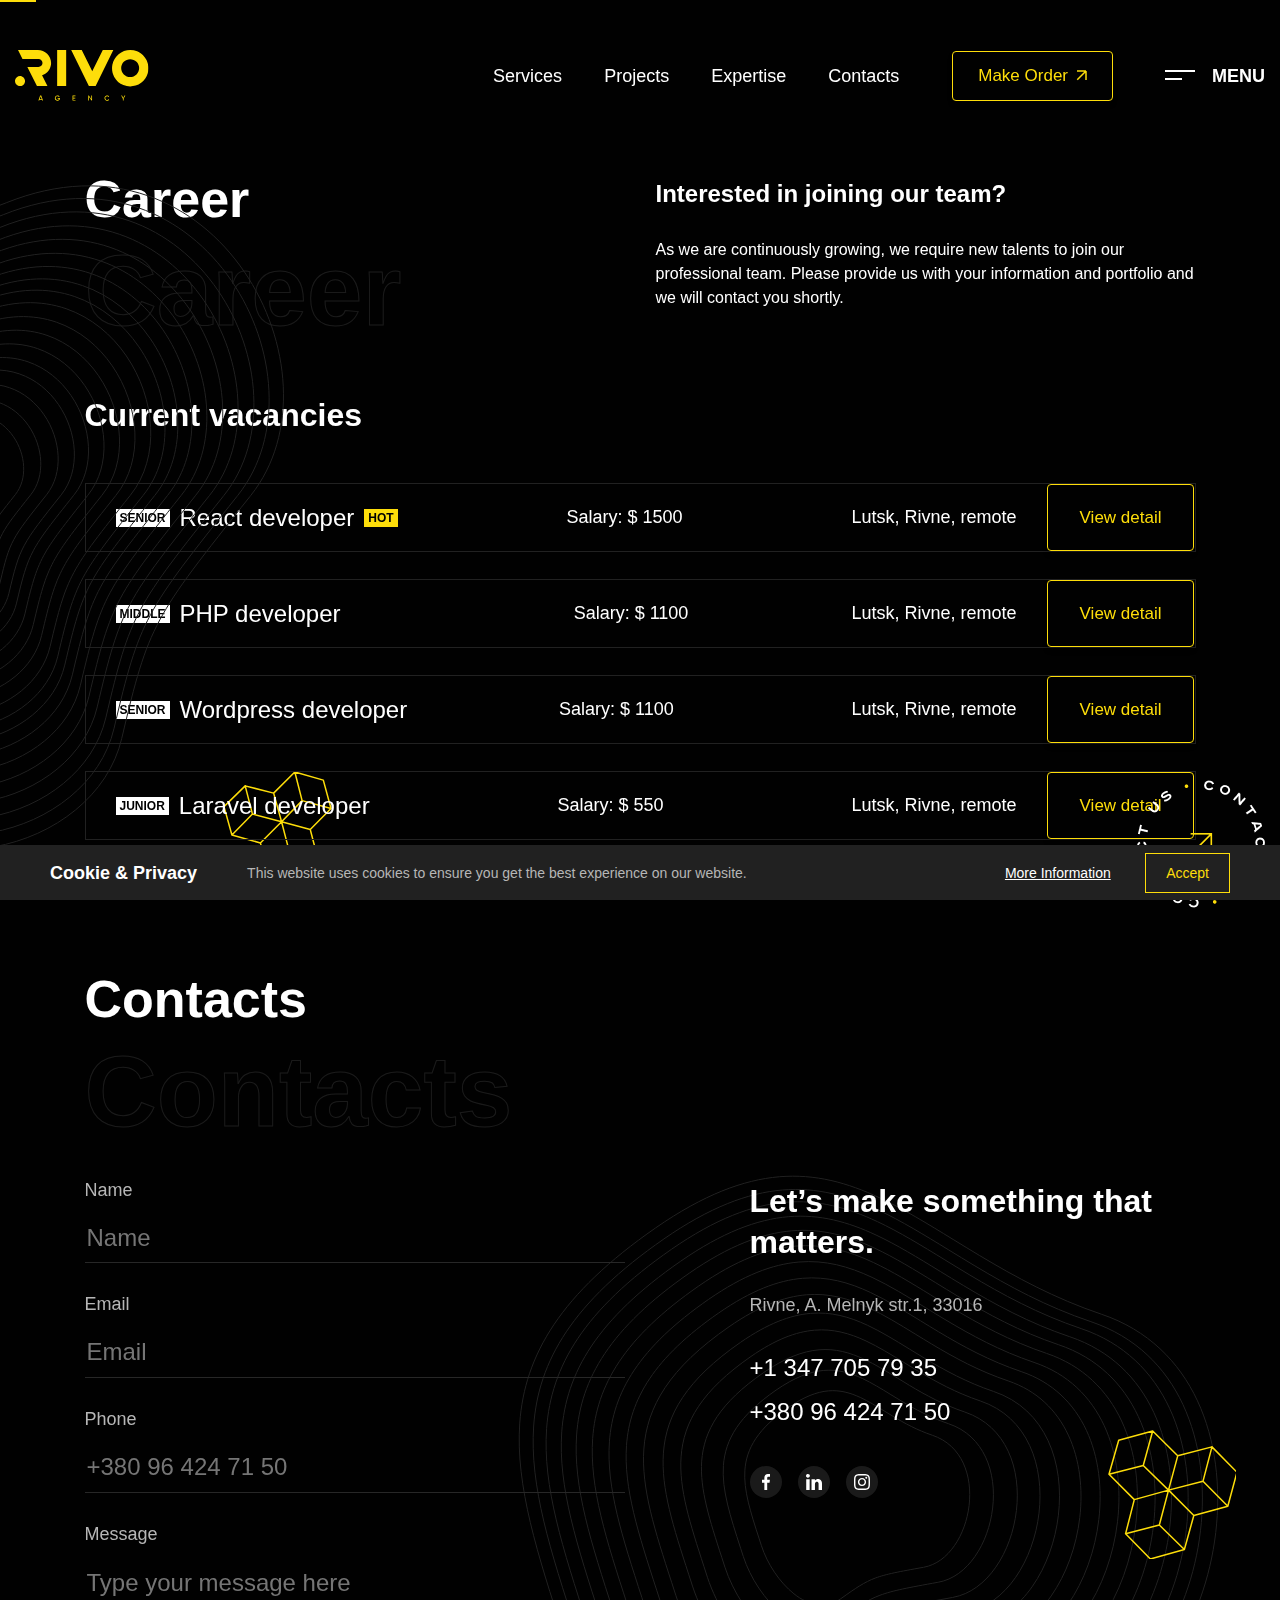
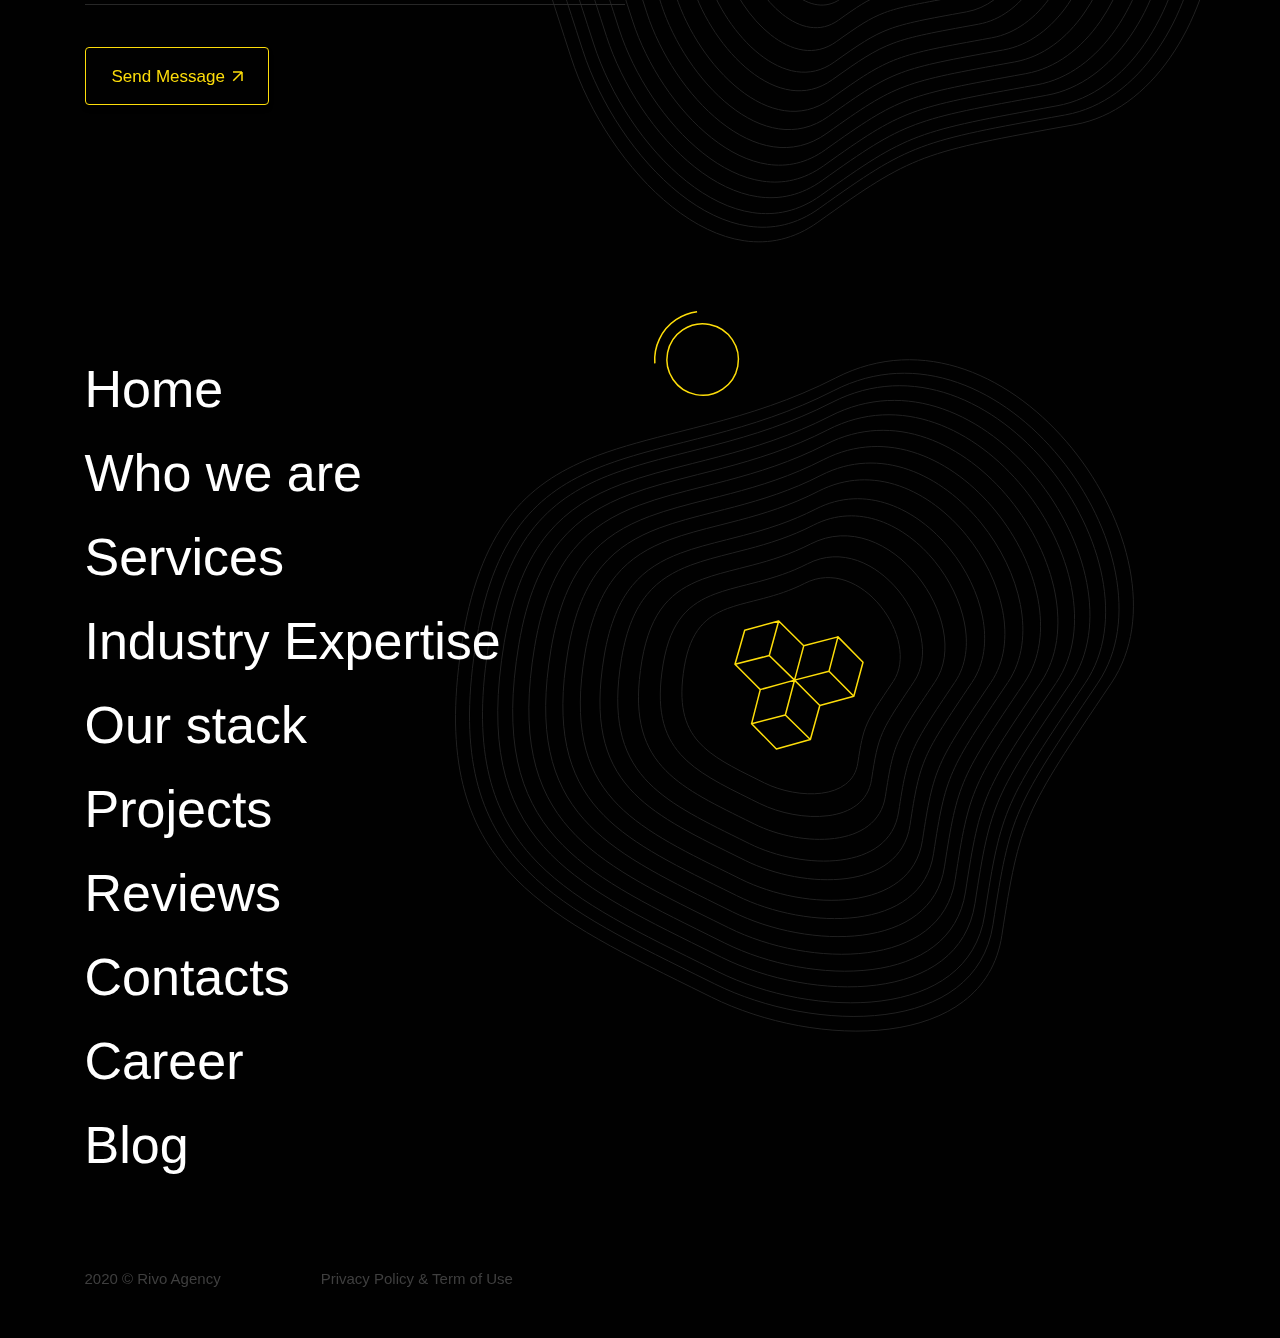
==== career.html @ da786e98 "edits have been made to the error page, a career page has been added" ====
<!DOCTYPE html>
<html lang="en">
<head>
    <meta charset="UTF-8">
    <meta name="viewport" content="width=device-width, initial-scale=1.0">
    <link rel="stylesheet" href="https://maxcdn.bootstrapcdn.com/bootstrap/4.1.0/css/bootstrap.min.css">
    <link rel="stylesheet" href="https://cdn.jsdelivr.net/npm/swiper@11/swiper-bundle.min.css">
    <link rel="stylesheet" href="css/settings.css">
    <link rel="stylesheet" href="css/animate.min.css">
    <link rel="stylesheet" href="css/fonts.css">
    <link rel="stylesheet" href="css/normalize.css">
    <link rel="stylesheet" href="css/style.css">
    <title>Rivo</title>
</head>
<body class="menu-closed">

    <div class="progress-bar" id="progressBar"></div>
    <header class="header error__header">
    
        <div class="container-fluid header__container">
            <a href="index.html" class="header__logo">
                <img src="img/header/logo.svg" alt="Logo">
            </a>
    
            <nav class="scrollto">
                <ul class="nav header__list">
                    <li class="nav-item error__item">
                        <a href="error.html" class="nav-link">Services</a>
                    </li>
                    <li class="nav-item error__item">
                        <a href="error.html" class="nav-link">Projects</a>
                    </li>
                    <li class="nav-item error__item">
                        <a href="error.html" class="nav-link dropdown-toggle error-link">Expertise</a>
                    </li>
                    <li class="nav-item error__item">
                        <a href="error.html" class="nav-link">Contacts</a>
                    </li>
                </ul>
                <button class="btn header__btn">Make Order</button>
    
                <input type="checkbox" id="side-checkbox">
                <div class="side-panel">
                    <div class="container">
                        <div class="burger-content">
                            <div class="burger-content__left">
                                <nav class="burger-nav">
                                    <ul class="burger-list list-reset">
                                        <li class="burger-item">
                                            <a href="index.html" class="burger-link">
                                                Home
                                            </a>
                                        </li>
                                        <li class="burger-item">
                                            <a href="error.html" class="burger-link">
                                                Who we are
                                            </a>
                                        </li>
                                        <li class="burger-item">
                                            <div class="acor-container">
                                                <input type="checkbox" name="chacor" id="chacor1" checked="checked">
                                                <label class="burger-link" for="chacor1">Services</label>
                                                <div class="acor-body">
                                                    <a href="error.html" class="burger__link-sub">Web Development</a>
                                                    <a href="error.html" class="burger__link-sub">Mob Development</a>
                                                    <a href="error.html" class="burger__link-sub">Custom Software</a>
                                                </div>
                                            </div>
                                        </li>
                                        <li class="burger-item">
                                            <div class="acor-container">
                                                <input type="checkbox" name="chacor" id="chacor2" checked="checked">
                                                <label class="burger-link" for="chacor2">Industry Expertise</label>
                                                <div class="acor-body">
                                                    <a href="error.html" class="burger__link-sub">Healthcare & Fitness</a>
                                                    <a href="error.html" class="burger__link-sub">Retail & Ecommerce</a>
                                                    <a href="error.html" class="burger__link-sub">Real Estate</a>
                                                    <a href="error.html" class="burger__link-sub">Custom CRM</a>
                                                    <a href="error.html" class="burger__link-sub">Education & E-Learning</a>
                                                    <a href="error.html" class="burger__link-sub">Food & Restaurant</a>
                                                    <a href="error.html" class="burger__link-sub">Retail & E-Commerce</a>
                                                    <a href="error.html" class="burger__link-sub">Logistic & Distribution</a>
                                                </div>
                                            </div>
                                        </li>
                                        <li class="burger-item">
                                            <a href="error.html" class="burger-link">
                                                Our Stack
                                            </a>
                                        </li>
                                        <li class="burger-item">
                                            <a href="error.html" class="burger-link">
                                                Projects
                                            </a>
                                        </li>
                                        <li class="burger-item">
                                            <a href="error.html" class="burger-link">
                                                Reviews
                                            </a>
                                        </li>
                                        <li class="burger-item">
                                            <a href="error.html" class="burger-link">
                                                Contacts
                                            </a>
                                        </li>
                                        <li class="burger-item">
                                            <a href="career.html" class="burger-link">
                                                Career
                                            </a>
                                        </li>
                                        <li class="burger-item">
                                            <a href="error.html" class="burger-link">
                                                Blog
                                            </a>
                                        </li>
                                    </ul>
                                </nav>
    
                                <div class="footer__block-copy burger__block-copy">
                                    <small>2020 © Rivo Agency</small>
                                    <a href="error.html" class="footer__link-privacy">Privacy Policy & Term of Use</a>
                                </div>
    
                            </div>
    
                            <div class="burger-content__right">
                                <div class="contacts__block-info burger__block-info">
                                    <h4 class="contacts__info">Let’s make something that matters.</h4>
                                    <address class="contacts__address">Rivne, A. Melnyk str.1, 33016</address>
                                    <a href="tel:+13477057935" class="contacts__phone">+1 347 705 79 35</a>
                                    <a href="tel:+380964247150" class="contacts__phone">+380 96 424 71 50</a>
                                    <div class="contacts__info-social">
                                        <a href="#" class="contacts__link">
                                            <svg class="contacts__svg" width="8" height="16" viewBox="0 0 8 16" fill="none"
                                                xmlns="http://www.w3.org/2000/svg">
                                                <path
                                                    d="M5.19264 15.9999V8.70155H7.55129L7.90441 5.85726H5.19264V4.04126C5.19264 3.21779 5.41283 2.65655 6.54986 2.65655L8 2.65585V0.111955C7.74909 0.0774178 6.88833 0 5.88691 0C3.79614 0 2.36475 1.32545 2.36475 3.75971V5.85733H0V8.70163H2.36467V16L5.19264 15.9999Z" />
                                            </svg>
                                        </a>
                                        <a href="#" class="contacts__link">
                                            <svg class="contacts__svg" width="16" height="16" viewBox="0 0 16 16"
                                                fill="none" xmlns="http://www.w3.org/2000/svg">
                                                <path
                                                    d="M15.744 15.9942C14.7665 15.9699 13.8123 15.9699 12.8348 15.9942C12.6253 15.9942 12.5788 15.9455 12.5788 15.7264C12.5788 13.9251 12.5788 12.0994 12.5788 10.298C12.5788 9.88418 12.5555 9.47035 12.4392 9.08086C12.0901 7.81504 10.6936 7.35252 9.69289 8.20452C9.1576 8.64269 8.94814 9.25126 8.94814 9.98155C8.94814 11.6855 8.94814 13.3895 8.94814 15.0935C8.94814 15.3126 8.92486 15.5317 8.94814 15.7751C8.97141 15.9699 8.87832 16.0186 8.7154 15.9942C7.71464 15.9942 6.73716 15.9942 5.7364 15.9942C5.55021 15.9942 5.50366 15.9455 5.50366 15.7508C5.52694 14.2172 5.52694 12.6836 5.52694 11.1257C5.52694 9.22692 5.52694 7.32818 5.50366 5.45379C5.50366 5.2347 5.55021 5.18602 5.7364 5.18602C6.73716 5.18602 7.71464 5.18602 8.7154 5.18602C8.90159 5.18602 8.94814 5.2347 8.94814 5.42944C8.94814 5.81893 8.94814 6.20841 8.94814 6.67093C9.01796 6.5979 9.04123 6.57356 9.0645 6.54921C9.97217 5.16167 11.2522 4.77219 12.765 5.01562C14.5105 5.30773 15.6276 6.57356 15.9069 8.52098C15.9767 8.98349 16 9.446 16 9.90852C16 11.8559 16 13.779 16 15.7264C16 15.9212 15.9535 15.9942 15.744 15.9942Z" />
                                                <path
                                                    d="M3.64178 10.5899C3.64178 12.2939 3.64178 13.9979 3.64178 15.7019C3.64178 15.921 3.59523 15.994 3.38577 15.994C2.40828 15.9697 1.4308 15.994 0.45331 15.994C0.267122 15.994 0.220575 15.9454 0.220575 15.7506C0.220575 12.3183 0.220575 8.8616 0.220575 5.42927C0.220575 5.25887 0.267122 5.18584 0.45331 5.18584C1.45407 5.18584 2.45483 5.18584 3.45559 5.18584C3.66505 5.18584 3.68832 5.25887 3.68832 5.45361C3.64178 7.15761 3.64178 8.8616 3.64178 10.5899Z" />
                                                <path
                                                    d="M3.80469 2.36222C3.57196 3.33593 2.61775 3.89581 1.52389 3.70107C0.36022 3.50633 -0.291437 2.31353 0.127485 1.14508C0.406767 0.414792 1.0817 -0.0233788 1.94282 0.000964028C3.24613 -0.0233788 4.10725 1.07205 3.80469 2.36222Z" />
                                            </svg>
                                        </a>
                                        <a href="#" class="contacts__link">
                                            <svg class="contacts__svg" width="16" height="16" viewBox="0 0 16 16"
                                                fill="none" xmlns="http://www.w3.org/2000/svg">
                                                <path
                                                    d="M5.33397 8C5.33397 6.5273 6.52756 5.33312 8.00032 5.33312C9.47308 5.33312 10.6673 6.5273 10.6673 8C10.6673 9.4727 9.47308 10.6669 8.00032 10.6669C6.52756 10.6669 5.33397 9.4727 5.33397 8ZM3.89225 8C3.89225 10.2688 5.73143 12.1079 8.00032 12.1079C10.2692 12.1079 12.1084 10.2688 12.1084 8C12.1084 5.7312 10.2692 3.8921 8.00032 3.8921C5.73143 3.8921 3.89225 5.7312 3.89225 8ZM11.311 3.72922C11.3109 3.91909 11.3671 4.10471 11.4726 4.26263C11.578 4.42054 11.7279 4.54365 11.9033 4.61638C12.0787 4.68911 12.2717 4.7082 12.4579 4.67123C12.6442 4.63426 12.8153 4.5429 12.9496 4.40869C13.0839 4.27449 13.1754 4.10347 13.2125 3.91726C13.2497 3.73106 13.2307 3.53802 13.1581 3.36258C13.0855 3.18713 12.9625 3.03715 12.8047 2.9316C12.6469 2.82605 12.4613 2.76968 12.2714 2.7696H12.271C12.0165 2.76972 11.7724 2.87085 11.5924 3.05077C11.4124 3.2307 11.3112 3.47471 11.311 3.72922ZM4.76819 14.5118C3.98819 14.4763 3.56424 14.3464 3.2825 14.2366C2.90898 14.0912 2.64247 13.918 2.36227 13.6382C2.08207 13.3584 1.90862 13.0922 1.76385 12.7187C1.65402 12.4371 1.52409 12.013 1.48864 11.233C1.44985 10.3898 1.44211 10.1364 1.44211 8.00006C1.44211 5.86368 1.45049 5.61107 1.48864 4.7671C1.52416 3.98714 1.65504 3.5639 1.76385 3.28147C1.90926 2.90797 2.08245 2.64147 2.36227 2.36128C2.64209 2.08109 2.90834 1.90765 3.2825 1.76288C3.56411 1.65306 3.98819 1.52314 4.76819 1.48768C5.61149 1.4489 5.86481 1.44115 8.00032 1.44115C10.1358 1.44115 10.3894 1.44954 11.2334 1.48768C12.0134 1.5232 12.4367 1.65408 12.7191 1.76288C13.0926 1.90765 13.3591 2.08147 13.6393 2.36128C13.9195 2.64109 14.0923 2.90797 14.2378 3.28147C14.3476 3.56307 14.4775 3.98714 14.513 4.7671C14.5518 5.61107 14.5595 5.86368 14.5595 8.00006C14.5595 10.1364 14.5518 10.3891 14.513 11.233C14.4774 12.013 14.3469 12.4369 14.2378 12.7187C14.0923 13.0922 13.9192 13.3587 13.6393 13.6382C13.3595 13.9178 13.0926 14.0912 12.7191 14.2366C12.4375 14.3464 12.0134 14.4764 11.2334 14.5118C10.3901 14.5506 10.1368 14.5583 8.00032 14.5583C5.86385 14.5583 5.61123 14.5506 4.76819 14.5118ZM4.70195 0.048448C3.85027 0.087232 3.26829 0.222272 2.76005 0.420032C2.23369 0.624256 1.7881 0.89824 1.34284 1.34278C0.897572 1.78733 0.624281 2.2336 0.420049 2.75994C0.222281 3.26848 0.0872355 3.85011 0.0484499 4.70176C0.00902436 5.55475 0 5.82746 0 8C0 10.1725 0.00902436 10.4452 0.0484499 11.2982C0.0872355 12.15 0.222281 12.7315 0.420049 13.2401C0.624281 13.7661 0.897636 14.2129 1.34284 14.6572C1.78804 15.1016 2.23369 15.3752 2.76005 15.58C3.26925 15.7777 3.85027 15.9128 4.70195 15.9516C5.55542 15.9903 5.82769 16 8.00032 16C10.173 16 10.4457 15.991 11.2987 15.9516C12.1504 15.9128 12.732 15.7777 13.2406 15.58C13.7666 15.3752 14.2125 15.1018 14.6578 14.6572C15.1031 14.2127 15.3758 13.7661 15.5806 13.2401C15.7784 12.7315 15.914 12.1499 15.9522 11.2982C15.991 10.4446 16 10.1725 16 8C16 5.82746 15.991 5.55475 15.9522 4.70176C15.9134 3.85005 15.7784 3.26816 15.5806 2.75994C15.3758 2.23392 15.1024 1.78803 14.6578 1.34278C14.2132 0.897536 13.7666 0.624256 13.2412 0.420032C12.732 0.222272 12.1504 0.086592 11.2993 0.048448C10.4463 0.009664 10.1736 0 8.00096 0C5.82833 0 5.55542 0.009024 4.70195 0.048448Z" />
                                            </svg>
                                        </a>
                                        <a href="#" class="contacts__link">
                                            <svg class="contacts__svg" width="20" height="15" viewBox="0 0 20 15"
                                                fill="none" xmlns="http://www.w3.org/2000/svg">
                                                <path
                                                    d="M17.5851 3.74396C17.5851 3.91304 17.5851 4.08213 17.5851 4.22705C17.5851 9.22705 13.6558 15 6.49346 15C4.2801 15 2.24084 14.372 0.5 13.3092C0.798429 13.3333 1.12173 13.3575 1.42016 13.3575C3.2356 13.3575 4.9267 12.7536 6.26963 11.7391C4.55366 11.715 3.11126 10.6039 2.63874 9.10628C2.88743 9.15459 3.11126 9.17874 3.38482 9.17874C3.73298 9.17874 4.08115 9.13043 4.40445 9.03382C2.61387 8.69565 1.27094 7.17391 1.27094 5.33816C1.27094 5.31401 1.27094 5.31401 1.27094 5.28986C1.79319 5.57971 2.39005 5.74879 3.03665 5.77295C1.99215 5.09662 1.29581 3.9372 1.29581 2.6087C1.29581 1.90821 1.49476 1.25604 1.81806 0.700483C3.73298 2.99517 6.6178 4.49275 9.85079 4.66184C9.77618 4.39614 9.75131 4.08213 9.75131 3.79227C9.75131 1.69082 11.4921 0 13.6558 0C14.7749 0 15.7945 0.458937 16.4908 1.18357C17.3861 1.01449 18.2068 0.700483 18.9777 0.2657C18.6793 1.15942 18.0576 1.88406 17.2618 2.36715C18.0576 2.27053 18.8037 2.07729 19.5 1.76329C19.0026 2.53623 18.356 3.21256 17.5851 3.74396Z" />
                                            </svg>
                                        </a>
                                    </div>
                                </div>
                            </div>
    
                        </div>
    
                    </div>
                    <a href="#" class="hero__link burger__link-contacts">
                        <img src="img/hero/link-contacts.png" alt="Contacts">
                    </a>
                </div>
                <div class="side-button-1-wr">
                    <label class="side-button-1" for="side-checkbox">
                        <span class="side__line"></span>
                        <span class="side-b side-open">Menu</span>
                        <span class="side-b side-close">Close</span>
                    </label>
                </div>
            </nav>
    
        </div>
    
    </header>
    <main>
        <section class="career">
            <div class="container">
                <div class="career__content">
                    <div class="career__content-top">
                        <div class="title__block career__title-block">
                            <h4 class="title">Career</h4>
                            <h2 class="title-big">Career</h2>
                        </div>
                        <div class="career__block-info">
                            <h4 class="career__title">Interested in joining our team?</h4>
                            <p class="career__descr">As we are continuously growing, we require new talents to join our professional team. Please provide us with your
                            information and portfolio and we will contact you shortly.</p>
                        </div>
                    </div>
                    <div class="career__content-body">
                        <h4 class="career__vacancies">Current vacancies</h4>
                        <ul class="career__list list-reset">
                            <li class="career__item">
                                <div class="career__item-left">
                                    <span class="career__vacancies-position">Senior</span>
                                    <h5 class="career__vacancies-name">React developer</h5>
                                    <span class="career__vacancies-hot">Hot</span>
                                </div>
                                    <span class="career__vacancies-salary">Salary: $ 1500</span>
                                <div class="career__item-right">
                                    <span class="career__vacancies-city">Lutsk, Rivne, remote</span>
                                    <a href="error.html" class="btn btn-reset career__link">View detail</a>
                                </div>
                            </li>
                            <li class="career__item">
                                <div class="career__item-left">
                                    <span class="career__vacancies-position">Middle</span>
                                    <h5 class="career__vacancies-name">PHP developer</h5>
                                </div>
                                <span class="career__vacancies-salary career__vacancies-salary--php">Salary: $ 1100</span>
                                <div class="career__item-right">
                                    <span class="career__vacancies-city">Lutsk, Rivne, remote</span>
                                    <a href="error.html" class="btn btn-reset career__link">View detail</a>
                                </div>
                            </li>
                            <li class="career__item">
                                <div class="career__item-left">
                                    <span class="career__vacancies-position">Senior</span>
                                    <h5 class="career__vacancies-name">Wordpress developer</h5>
                                </div>
                                <span class="career__vacancies-salary career__vacancies-salary--word">Salary: $ 1100</span>
                                <div class="career__item-right">
                                    <span class="career__vacancies-city">Lutsk, Rivne, remote</span>
                                    <a href="error.html" class="btn btn-reset career__link">View detail</a>
                                </div>
                            </li>
                            <li class="career__item">
                                <div class="career__item-left">
                                    <span class="career__vacancies-position">Junior</span>
                                    <h5 class="career__vacancies-name">Laravel developer</h5>
                                </div>
                                <span class="career__vacancies-salary">Salary: $ 550</span>
                                <div class="career__item-right">
                                    <span class="career__vacancies-city">Lutsk, Rivne, remote</span>
                                    <a href="error.html" class="btn btn-reset career__link">View detail</a>
                                </div>
                            </li>
                        </ul>
                    </div>
                </div>
            </div>
            <div class="container-fluid career__container">
                <a href="error.html" class="hero__link career__link-contacts">
                    <img src="img/hero/link-contacts.png" alt="Contacts">
                </a>
            </div>
        </section>
        <section class="contacts career__contacts" id="contacts">
            <div class="container">
                <div class="contacts__title-block">
                    <h4 class="title">Contacts</h4>
                    <h2 class="title-big">Contacts</h2>
                </div>
        
                <div class="contacts__content">
                    <div class="contacts__block-form contacts__block-form__career">
                        <form action="#" id="form" class="contacts__form">
                            <div class="form__item">
                                <label for="formName" class="form__label">Name</label>
                                <input class="form__input _req" id="formName" type="text" placeholder="Name"
                                    oninvalid="this.setCustomValidity(' ')">
                            </div>
                            <div class="form__item">
                                <label for="formEmail" class="form__label">Email</label>
                                <input class="form__input _req _email" id="formEmail" type="email" placeholder="Email"
                                    oninvalid="this.setCustomValidity(' ')">
                            </div>
                            <div class="form__item">
                                <label for="formPhone" class="form__label">Phone</label>
                                <input class="form__input _req _phone" id="formPhone" type="tel" placeholder="+380 96 424 71 50"
                                    oninvalid="this.setCustomValidity(' ')">
                            </div>
                            <div class="form__item form__item-text form__item-career">
                                <label for="formMessage" class="form__label">Message</label>
                                <textarea class="form__input form__input-text" name="Message" id="formMessage"
                                    placeholder="Type your message here"></textarea>
                            </div>
                            <button class="form__button btn btn-reset" type="submit">Send Message</button>
                        </form>
                    </div>
        
                    <div class="contacts__block-info contacts__block-info__career">
                        <h4 class="contacts__info">Let’s make something that matters.</h4>
                        <address class="contacts__address">Rivne, A. Melnyk str.1, 33016</address>
                        <a href="tel:+13477057935" class="contacts__phone">+1 347 705 79 35</a>
                        <a href="tel:+380964247150" class="contacts__phone">+380 96 424 71 50</a>
                        <div class="contacts__info-social">
                            <a href="facebook.com" class="contacts__link">
                                <svg class="contacts__svg" width="8" height="16" viewBox="0 0 8 16" fill="none"
                                    xmlns="http://www.w3.org/2000/svg">
                                    <path
                                        d="M5.19264 15.9999V8.70155H7.55129L7.90441 5.85726H5.19264V4.04126C5.19264 3.21779 5.41283 2.65655 6.54986 2.65655L8 2.65585V0.111955C7.74909 0.0774178 6.88833 0 5.88691 0C3.79614 0 2.36475 1.32545 2.36475 3.75971V5.85733H0V8.70163H2.36467V16L5.19264 15.9999Z" />
                                </svg>
                            </a>
                            <a href="linkedin.com" class="contacts__link">
                                <svg class="contacts__svg" width="16" height="16" viewBox="0 0 16 16" fill="none"
                                    xmlns="http://www.w3.org/2000/svg">
                                    <path
                                        d="M15.744 15.9942C14.7665 15.9699 13.8123 15.9699 12.8348 15.9942C12.6253 15.9942 12.5788 15.9455 12.5788 15.7264C12.5788 13.9251 12.5788 12.0994 12.5788 10.298C12.5788 9.88418 12.5555 9.47035 12.4392 9.08086C12.0901 7.81504 10.6936 7.35252 9.69289 8.20452C9.1576 8.64269 8.94814 9.25126 8.94814 9.98155C8.94814 11.6855 8.94814 13.3895 8.94814 15.0935C8.94814 15.3126 8.92486 15.5317 8.94814 15.7751C8.97141 15.9699 8.87832 16.0186 8.7154 15.9942C7.71464 15.9942 6.73716 15.9942 5.7364 15.9942C5.55021 15.9942 5.50366 15.9455 5.50366 15.7508C5.52694 14.2172 5.52694 12.6836 5.52694 11.1257C5.52694 9.22692 5.52694 7.32818 5.50366 5.45379C5.50366 5.2347 5.55021 5.18602 5.7364 5.18602C6.73716 5.18602 7.71464 5.18602 8.7154 5.18602C8.90159 5.18602 8.94814 5.2347 8.94814 5.42944C8.94814 5.81893 8.94814 6.20841 8.94814 6.67093C9.01796 6.5979 9.04123 6.57356 9.0645 6.54921C9.97217 5.16167 11.2522 4.77219 12.765 5.01562C14.5105 5.30773 15.6276 6.57356 15.9069 8.52098C15.9767 8.98349 16 9.446 16 9.90852C16 11.8559 16 13.779 16 15.7264C16 15.9212 15.9535 15.9942 15.744 15.9942Z" />
                                    <path
                                        d="M3.64178 10.5899C3.64178 12.2939 3.64178 13.9979 3.64178 15.7019C3.64178 15.921 3.59523 15.994 3.38577 15.994C2.40828 15.9697 1.4308 15.994 0.45331 15.994C0.267122 15.994 0.220575 15.9454 0.220575 15.7506C0.220575 12.3183 0.220575 8.8616 0.220575 5.42927C0.220575 5.25887 0.267122 5.18584 0.45331 5.18584C1.45407 5.18584 2.45483 5.18584 3.45559 5.18584C3.66505 5.18584 3.68832 5.25887 3.68832 5.45361C3.64178 7.15761 3.64178 8.8616 3.64178 10.5899Z" />
                                    <path
                                        d="M3.80469 2.36222C3.57196 3.33593 2.61775 3.89581 1.52389 3.70107C0.36022 3.50633 -0.291437 2.31353 0.127485 1.14508C0.406767 0.414792 1.0817 -0.0233788 1.94282 0.000964028C3.24613 -0.0233788 4.10725 1.07205 3.80469 2.36222Z" />
                                </svg>
                            </a>
                            <a href="instagram.com" class="contacts__link">
                                <svg class="contacts__svg" width="16" height="16" viewBox="0 0 16 16" fill="none"
                                    xmlns="http://www.w3.org/2000/svg">
                                    <path
                                        d="M5.33397 8C5.33397 6.5273 6.52756 5.33312 8.00032 5.33312C9.47308 5.33312 10.6673 6.5273 10.6673 8C10.6673 9.4727 9.47308 10.6669 8.00032 10.6669C6.52756 10.6669 5.33397 9.4727 5.33397 8ZM3.89225 8C3.89225 10.2688 5.73143 12.1079 8.00032 12.1079C10.2692 12.1079 12.1084 10.2688 12.1084 8C12.1084 5.7312 10.2692 3.8921 8.00032 3.8921C5.73143 3.8921 3.89225 5.7312 3.89225 8ZM11.311 3.72922C11.3109 3.91909 11.3671 4.10471 11.4726 4.26263C11.578 4.42054 11.7279 4.54365 11.9033 4.61638C12.0787 4.68911 12.2717 4.7082 12.4579 4.67123C12.6442 4.63426 12.8153 4.5429 12.9496 4.40869C13.0839 4.27449 13.1754 4.10347 13.2125 3.91726C13.2497 3.73106 13.2307 3.53802 13.1581 3.36258C13.0855 3.18713 12.9625 3.03715 12.8047 2.9316C12.6469 2.82605 12.4613 2.76968 12.2714 2.7696H12.271C12.0165 2.76972 11.7724 2.87085 11.5924 3.05077C11.4124 3.2307 11.3112 3.47471 11.311 3.72922ZM4.76819 14.5118C3.98819 14.4763 3.56424 14.3464 3.2825 14.2366C2.90898 14.0912 2.64247 13.918 2.36227 13.6382C2.08207 13.3584 1.90862 13.0922 1.76385 12.7187C1.65402 12.4371 1.52409 12.013 1.48864 11.233C1.44985 10.3898 1.44211 10.1364 1.44211 8.00006C1.44211 5.86368 1.45049 5.61107 1.48864 4.7671C1.52416 3.98714 1.65504 3.5639 1.76385 3.28147C1.90926 2.90797 2.08245 2.64147 2.36227 2.36128C2.64209 2.08109 2.90834 1.90765 3.2825 1.76288C3.56411 1.65306 3.98819 1.52314 4.76819 1.48768C5.61149 1.4489 5.86481 1.44115 8.00032 1.44115C10.1358 1.44115 10.3894 1.44954 11.2334 1.48768C12.0134 1.5232 12.4367 1.65408 12.7191 1.76288C13.0926 1.90765 13.3591 2.08147 13.6393 2.36128C13.9195 2.64109 14.0923 2.90797 14.2378 3.28147C14.3476 3.56307 14.4775 3.98714 14.513 4.7671C14.5518 5.61107 14.5595 5.86368 14.5595 8.00006C14.5595 10.1364 14.5518 10.3891 14.513 11.233C14.4774 12.013 14.3469 12.4369 14.2378 12.7187C14.0923 13.0922 13.9192 13.3587 13.6393 13.6382C13.3595 13.9178 13.0926 14.0912 12.7191 14.2366C12.4375 14.3464 12.0134 14.4764 11.2334 14.5118C10.3901 14.5506 10.1368 14.5583 8.00032 14.5583C5.86385 14.5583 5.61123 14.5506 4.76819 14.5118ZM4.70195 0.048448C3.85027 0.087232 3.26829 0.222272 2.76005 0.420032C2.23369 0.624256 1.7881 0.89824 1.34284 1.34278C0.897572 1.78733 0.624281 2.2336 0.420049 2.75994C0.222281 3.26848 0.0872355 3.85011 0.0484499 4.70176C0.00902436 5.55475 0 5.82746 0 8C0 10.1725 0.00902436 10.4452 0.0484499 11.2982C0.0872355 12.15 0.222281 12.7315 0.420049 13.2401C0.624281 13.7661 0.897636 14.2129 1.34284 14.6572C1.78804 15.1016 2.23369 15.3752 2.76005 15.58C3.26925 15.7777 3.85027 15.9128 4.70195 15.9516C5.55542 15.9903 5.82769 16 8.00032 16C10.173 16 10.4457 15.991 11.2987 15.9516C12.1504 15.9128 12.732 15.7777 13.2406 15.58C13.7666 15.3752 14.2125 15.1018 14.6578 14.6572C15.1031 14.2127 15.3758 13.7661 15.5806 13.2401C15.7784 12.7315 15.914 12.1499 15.9522 11.2982C15.991 10.4446 16 10.1725 16 8C16 5.82746 15.991 5.55475 15.9522 4.70176C15.9134 3.85005 15.7784 3.26816 15.5806 2.75994C15.3758 2.23392 15.1024 1.78803 14.6578 1.34278C14.2132 0.897536 13.7666 0.624256 13.2412 0.420032C12.732 0.222272 12.1504 0.086592 11.2993 0.048448C10.4463 0.009664 10.1736 0 8.00096 0C5.82833 0 5.55542 0.009024 4.70195 0.048448Z" />
                                </svg>
                            </a>
                        </div>
                    </div>
                </div>
        
        
            </div>
        </section>
    </main>
    <footer class="footer footer__career" id="footer">
        <div class="container">
            <div class="footer__content footer__content-career">
                <nav>
                    <ul class="footer__list list-reset">
                        <li class="footer__item">
                            <a href="index.html" class="footer__link">Home</a>
                        </li>
                        <li class="footer__item">
                            <a href="error.html" class="footer__link">Who we are</a>
                        </li>
                        <li class="footer__item">
                            <a href="error.html" class="footer__link">Services</a>
                        </li>
                        <li class="footer__item">
                            <a href="error.html" class="footer__link">Industry Expertise</a>
                        </li>
                        <li class="footer__item">
                            <a href="error.html" class="footer__link">Our stack</a>
                        </li>
                        <li class="footer__item">
                            <a href="error.html" class="footer__link">Projects</a>
                        </li>
                        <li class="footer__item">
                            <a href="error.html" class="footer__link">Reviews</a>
                        </li>
                        <li class="footer__item">
                            <a href="error.html" class="footer__link">Contacts</a>
                        </li>
                        <li class="footer__item">
                            <a href="career.html" class="footer__link">Career</a>
                        </li>
                        <li class="footer__item">
                            <a href="error.html" class="footer__link">Blog</a>
                        </li>
                    </ul>
                </nav>
                <div class="footer__block-copy">
                    <small>2020 © Rivo Agency</small>
                    <a href="error.html" class="footer__link-privacy">Privacy Policy & Term of Use</a>
                </div>
            </div>
        </div>
    </footer>
    <div class="cookie_notice">
        <div class="cookie__notice-left">
            <a href="#" class="cookie__privace">Cookie & Privacy</a>
            <p class="cookie__info">This website uses cookies to ensure you get the best experience on our website.</p>
        </div>
        <div>
            <a class="cookie_btn info" href="#politika">More Information</a>
            <a class="cookie_btn accept" id="cookie_close" href="#close">Accept</a>
        </div>
    </div>

    <script src="https://cdn.jsdelivr.net/npm/swiper@11/swiper-bundle.min.js"></script>
    <script src="https://ajax.googleapis.com/ajax/libs/jquery/3.3.1/jquery.min.js"></script>
    <script src="https://cdnjs.cloudflare.com/ajax/libs/popper.js/1.14.0/umd/popper.min.js"></script>
    <script src="https://maxcdn.bootstrapcdn.com/bootstrap/4.1.0/js/bootstrap.min.js"></script>
    <script src="js/script.js"></script>
</body>
</html>
---- css/settings.css ----
html {
    box-sizing: border-box;
}

body {
    font-family: var(--font-family);
    background-color: #010101;
    overflow-x: hidden;
}

body.menu-closed {
    overflow: auto;
}

body.menu-opened {
    overflow: hidden;
}

*,
*::before,
*::after {
    box-sizing: inherit;
}

.page {
    height: 100%;
    font-family: var(--font-family, sans-serif);
    -webkit-text-size-adjust: 100%;
}

.page__body {
    margin: 0;
    min-width: 320px;
    min-height: 100%;
    font-size: 16px;
}

img {
    height: auto;
    max-width: 100%;
    object-fit: cover;
}

a {
    text-decoration: none;
}

.site-container {
    overflow: hidden;
}

.is-hidden {
    display: none !important;
    /* stylelint-disable-line declaration-no-important */
}

.btn-reset {
    border: none;
    padding: 0;
    background-color: transparent;
    cursor: pointer;
}

.list-reset {
    list-style: none;
    margin: 0;
    padding: 0;
}

.input-reset {
    -webkit-appearance: none;
    appearance: none;
    border: none;
    border-radius: 0;
    background-color: #fff;

    &::-webkit-search-decoration,
    &::-webkit-search-cancel-button,
    &::-webkit-search-results-button,
    &::-webkit-search-results-decoration {
        display: none;
    }
}

.visually-hidden {
    position: absolute;
    overflow: hidden;
    margin: -1px;
    border: 0;
    padding: 0;
    width: 1px;
    height: 1px;
    clip: rect(0 0 0 0);
}

.container {
    margin: 0 auto;
    padding: 0 var(--container-offset);
    max-width: var(--container-width);
    z-index: 10;
}

.container-fluid {
    max-width: 1807px;
}

.js-focus-visible :focus:not(.focus-visible) {
    outline: none;
}

.centered {
    text-align: center;
}

.dis-scroll {
    position: fixed;
    left: 0;
    top: 0;
    overflow: hidden;
    width: 100%;
    height: 100vh;
    overscroll-behavior: none;
}

.page--ios .dis-scroll {
    position: relative;
}

:root {
    --font-family: "Gilroy", sans-serif;
    --content-width: 1111px;
    --container-offset: 15px;
    --container-width: calc(var(--content-width) + (var(--container-offset) * 2));

    --yellow: #fddd0a;
    --white: #fff;
    --black: #212121;
    --text-color: #b6b6b6;
    --second-family: "RoadRadio", sans-serif;
    --third-family: "Roboto", sans-serif;
    --font3: "Montserrat", sans-serif;
    --font4: "Exo", sans-serif;
}

.grid {
    display: grid;
}

.btn {
    font-family: var(--second-family);
    font-weight: 400;
    font-size: 17px;

    line-height: 17px;
    color: var(--yellow);
    border: 1px solid var(--yellow);
    box-shadow: 0 4px 4px 0 rgba(0, 0, 0, 0.25);
    cursor: url(../img/cursor.svg), auto;
    background-color: transparent;
}

.btn:not(:disabled):not(.disabled) {
    cursor: url(../img/cursor.svg), auto;
}

.title {
    margin: 0;
    font-family: var(--second-family);
    font-weight: 700;
    font-size: 52px;
    color: var(--white);
}

.title-big {
    margin: 0;
    font-family: var(--second-family);
    font-weight: 700;
    font-size: 100px;
    -webkit-text-stroke: 1px #fff;
    -webkit-text-fill-color: transparent;
    opacity: 0.1;
}
---- css/fonts.css ----
@font-face {
    font-family: 'Gilroy', sans-serif;
    src: url(../fonts/Gilroy-Light.woff2) format(woff2);
    font-weight: 300;
    font-style: normal;
}

@font-face {
    font-family: 'Gilroy', sans-serif;
    src: url(../fonts/Gilroy-Regular.woff2) format(woff2);
    font-weight: 400;
    font-style: normal;
}

@font-face {
    font-family: 'Gilroy', sans-serif;
    src: url(../fonts/Gilroy-MediumItalic.woff2) format(woff2);
    font-weight: 500;
    font-style: italic;
}

@font-face {
    font-family: 'Gilroy', sans-serif;
    src: url(../fonts/Gilroy-Medium.woff2) format(woff2);
    font-weight: 500;
    font-style: normal;
}

@font-face {
    font-family: 'Gilroy', sans-serif;
    src: url(../fonts/Gilroy-SemiBold.woff2) format(woff2);
    font-weight: 600;
    font-style: normal;
}

@font-face {
    font-family: 'Gilroy', sans-serif;
    src: url(../fonts/Gilroy-Bold.woff2) format(woff2);
    font-weight: 700;
    font-style: normal;
}

@font-face {
    font-family: 'RoadRadio', sans-serif;
    src: url(../fonts/RoadRadio-Regular.woff2) format(woff2);
    font-weight: 400;
    font-style: normal;
}

@font-face {
    font-family: 'RoadRadio', sans-serif;
    src: url(../fonts/RoadRadio-Bold.woff2) format(woff2);
    font-weight: 700;
    font-style: normal;
}

@font-face {
    font-family: 'RoadRadio', sans-serif;
    src: url(../fonts/RoadRadio-Black.woff2) format(woff2);
    font-weight: 900;
    font-style: normal;
}

@font-face {
    font-family: 'Exo', sans-serif;
    src: url(../fonts/Exo-SemiBold.woff2) format(woff2);
    font-weight: 600;
    font-style: normal;
}

@font-face {
    font-family: 'Montserrat', sans-serif;
    src: url(../fonts/Montserrat-Bold.woff2) format(woff2);
    font-weight: 700;
    font-style: normal;
}

@font-face {
    font-family: 'Roboto', sans-serif;
    src: url(../fonts/Roboto-Regular.woff2) format(woff2);
    font-weight: 400;
    font-style: normal;
}
---- css/style.css ----
/* ========== Progress-Bar ==========*/

.progress-bar {
    position: fixed;
    top: 0;
    left: 0;
    width: 36px;
    height: 2px;
    background: var(--yellow);
}

/* ========== Header ==========*/

.header {
    position: absolute;
    top: 0;
    left: 0;
    width: 100%;
    padding-top: 38px;
    z-index: 100;
}

.header__container {
    display: flex;
    justify-content: space-between;
    align-items: center;
}

.header__logo {
    z-index: 100;
}

.header__logo:hover {
    cursor: url(../img/cursor.svg), auto;
}

.header__btn {
    position: relative;
    margin-right: 52px;
    padding: 15px 44px 16px 25px;
    background-color: transparent;
}

.header__btn::after {
    content: '';
    position: absolute;
    right: 25px;
    top: 18px;
    width: 11px;
    height: 11px;
    background-image: url(../img/header/make-arrow.svg);
}

/* ========== Navigation ==========*/

nav {
    display: flex;
    align-items: center;
}

.header__list {
    align-items: center;
}

.nav-item:not(:last-child) {
    margin-right: 42px;
}

.nav-item:last-child {
    margin-right: 79px;
}

.nav-link {
    position: relative;
    padding: 0;
    font-weight: 500;
    font-size: 18px;
    color: var(--white);
    transition: color .5s ease-in-out;
}

.nav-link::before {
    content: '';
    position: absolute;
    bottom: 0;
    left: 0;
    width: 100%;
    height: 1px;
    background-color: var(--yellow);
    opacity: 0;
    transition: opacity .5s ease-in-out;
}

.nav-link:hover::before {
    opacity: 1;
}

.nav-link:hover {
    color: var(--yellow);
    cursor: url(../img/cursor.svg), auto;
}

.nav-link__hot {
    position: absolute;
    top: -3px;
    padding: 0px 3px;
    font-weight: 600;
    font-size: 12px;
    color: #000;
    text-transform: uppercase;
    background-color: var(--yellow);
}

/* ========== Dropdown ==========*/

.dropdown-menu {
    min-width: 236px;
    background-color: #010101;
}

.dropdown-item {
    background: none;
}

.dropdown-item:hover {
    background-color: transparent;
}

.dropdown-link {
    position: relative;
    padding-bottom: 8px;
    font-weight: 500;
    font-size: 18px;
    color: var(--white);
    transition: color .5s ease-in-out;
}

.dropdown-link:hover {
    color: var(--yellow);
    cursor: url(../img/cursor.svg), auto;
    text-decoration: none;
}

.dropdown-link::after {
    content: '';
    position: absolute;
    bottom: 0;
    left: 0;
    width: 100%;
    height: 1px;
    background-color: var(--yellow);
    opacity: 0;
    transition: opacity .5s ease-in-out;
}

.dropdown-link:hover::after {
    opacity: 1;
}

.dropdown-toggle::after {
    content: '';
    position: relative;
    top: 4px;
    right: -2px;
    width: 13px;
    height: 8px;
    background-image: url(../img/header/drop-arrow.svg);
    background-repeat: no-repeat;
    border: none;
}

/* ========== Burger ==========*/

/* Оформление панели */
#side-checkbox {
    display: none;
}

.side-panel {
    position: fixed;
    z-index: 99;
    top: 0;
    left: -100%;
    background: #010101;
    transition: all 0.5s;
    width: 100%;
    height: 100%;
    color: #FFF;
    overflow: auto;
}

.burger-content::after {
    content: '';
    position: absolute;
    top: 0;
    right: 0;
    width: 761px;
    height: 777px;
    background-image: url(../img/contacts/contacts-bg.svg);
    background-repeat: no-repeat;
}

.side-title {
    font-size: 20px;
    padding-bottom: 10px;
    margin-bottom: 20px;
    border-bottom: 2px solid #BFE2FF;
}

.side__line {
    position: relative;
    padding-right: 47px;
    height: 100%;
    cursor: pointer;
}

.side__line:hover {
    cursor: url(../img/cursor.svg), auto;
}

.side__line::before,
.side__line::after {
    position: absolute;
    left: 0;
    width: 0;
    height: 2px;
    background-color: var(--white);
    transition: all .5s ease 0s;
}

.side__line::before,
.side__line::after {
    content: '';
}

.side__line::before {
    top: 3px;
    width: 30px;
}

.side__line._active::before {
    top: 50%;
    transform: rotate(-45deg) translate(0px, -50%);
}

.side__line::after {
    bottom: 5px;
    width: 17px;
}

.side__line._active::after {
    bottom: 50%;
    width: 30px;
    transform: rotate(45deg) translate(0px, 50%);
}

/* Оформление кнопки на странице */
.side-button-1-wr {
    display: flex;
    z-index: 100;
    /* Контейнер для кнопки, чтобы было удобнее ее разместить */
}

.side-button-1 {
    display: inline-flex;
    align-items: center;
    margin: 0;
}


.side-button-1 .side-b {
    text-decoration: none;
    position: relative;
    font-family: var(--second-family);
    font-weight: 700;
    font-size: 18px;
    
    line-height: 100%;
    color: var(--white);
    text-transform: uppercase;
    cursor: pointer;
}

.side-button-1 .side-b:hover {
    cursor: url(../img/cursor.svg), auto;
}

/* Переключатели кнопки 1 */
.side-button-1 .side-close {
    display: none;
}

#side-checkbox:checked+.side-panel+.side-button-1-wr .side-button-1 .side-open {
    display: none;
}

#side-checkbox:checked+.side-panel+.side-button-1-wr .side-button-1 .side-close {
    display: block;
}

#side-checkbox:checked+.side-panel {
    left: 0;
}

/*======= Burger Settings =======*/

.burger-content {
    position: relative;
    display: flex;
    padding-top: 70px;
}

.burger-content::after {
    content: '';
    position: absolute;
    top: 140px;
    right: -298px;
    width: 761px;
    height: 777px;
    background-image: url(../img/burger-bg.svg);
    background-repeat: no-repeat;
}

.burger-content__left {
    position: relative;
    margin-right: 59px;
    max-width: 606px;
}

.burger-content__left::after {
    content: '';
    position: absolute;
    left: -258px;
    top: 385px;
    width: 136px;
    height: 148px;
    background-image: url(../img/bg-3-min.svg);
    background-repeat: no-repeat;
}

.burger-content__left::before {
    content: '';
    position: absolute;
    top: 53px;
    right: 20px;
    transform: rotate(202deg);
    width: 111px;
    height: 113px;
    background-image: url(../img/bg-2-min.svg);
    background-repeat: no-repeat;
}

.burger-nav {
    margin-bottom: 49px;
}

.burger-item:not(:last-child) {
    margin-bottom: 34px;
}

.burger-link {
    font-family: var(--second-family);
    font-weight: 400;
    font-size: 52px;
    line-height: 100%;
    color: var(--white);
    transition: color .5s ease-in-out;
}

.burger-link:hover {
    text-decoration: none;
    color: var(--yellow);
    cursor: url('../img/cursor.svg'), auto;
}

.burger__link-sub {
    margin-bottom: 16px;
    font-weight: 500;
    color: var(--white);
    transition: color .5s ease-in-out;
}

.burger__link-sub:hover {
    text-decoration: none;
    color: var(--yellow);
    cursor: url('../img/cursor.svg'), auto;
}

.burger__link-sub:not(:last-child) {
    margin-right: 5px;
}

.burger__block-copy {
    padding-bottom: 52px;
}

.burger__block-info {
    z-index: 100;
}

.burger__block-info:after {
    display: none;
}

.burger__block-info::before {
    content: '';
    position: absolute;
    right: 15px;
    top: 400px;
    width: 128px;
    height: 129px;
    background-image: url(../img/bg-1-min.svg);
    background-repeat: no-repeat;
}

.burger__link-contacts {
    position: absolute;
    bottom: 60px;
    right: 72px;
}

/*======= Accordion =======*/

.acor-container .acor-body {
    height: 0;
    color: rgba(0, 0, 0, 0);
    box-sizing: border-box;
    transition: color 0.5s, padding 0.5s;
    overflow: hidden;
    font-family: var(--second-family);
    box-shadow: 0 4px 8px rgba(0, 0, 0, 0.2), 0 10px 16px rgba(0, 0, 0, 0.2);
}

.acor-container .acor-body p {
    margin: 0 0 10px;
}

.acor-container label {
    cursor: pointer;
    display: block;
    width: 100%;
    color: var(--white);
    font-weight: 400;
    box-sizing: border-box;
    z-index: 100;
    font-family: var(--second-family);
    font-size: 52px;
    margin: 0 0 16px;
    transition: color .5s;
}

.acor-container label:hover {
    color: var(--yellow);
}

.acor-container input {
    display: none;
}
.acor-container input:checked+label {
    color: #FFF;
    box-shadow: 0 8px 26px rgba(0, 0, 0, 0.4), 0 28px 30px rgba(0, 0, 0, 0.3);
}

.acor-container input:checked+label:before {
    transition: transform .35s;
    transform: rotate(90deg);
}

.acor-container input:checked+label+.acor-body {
    height: auto;
    color: #000;
}

/* ========== Hero ==========*/

.hero {
    position: relative;
    top: -42px;
    left: 0px;
    height: 1498px;
    background-image: url(../img/hero/hero-bg.png);
    background-position: center;
    background-repeat: no-repeat;
}

.hero::after {
    content: '';
    position: absolute;
    left: 181px;
    bottom: 440px;
    width: 112px;
    height: 103px;
    background-image: url(../img/bg-2.svg);
    background-repeat: no-repeat;
}

.hero::before {
    content: '';
    position: absolute;
    right: 682px;
    bottom: 230px;
    width: 122px;
    height: 150px;
    background-image: url(../img/bg-3.svg);
    background-repeat: no-repeat;
}

.hero__content {
    position: relative;
    margin-bottom: 15px;
    padding-top: 191px;
    max-width: 1062px;
}

.hero__content::before {
    content: '';
    position: absolute;
    top: 332px;
    right: -130px;
    width: 159px;
    height: 160px;
    background-image: url(../img/bg-1.svg);
    background-repeat: no-repeat;
}

.hero__rev {
    display: inline-block;
    margin-bottom: 6px;
    font-family: var(--second-family);
    font-weight: 700;
    font-size: 24px;
    text-transform: uppercase;
    color: var(--yellow);
}

.help {
    position: relative;
    left: 160px;
    margin: 0;
    max-width: 615px;
    font-family: var(--second-family);
    font-weight: 900;
    font-size: 140px;
    line-height: 100%;
    -webkit-text-stroke: 1px #fff;
    -webkit-text-fill-color: transparent;
}

.help::after {
    content: '';
    position: absolute;
    right: 3px;
    top: 35px;
    width: 192px;
    height: 77px;
    background-image: url(../img/hero/help-bg.svg);
    background-position: right;
    background-repeat: no-repeat;
}

.ideas {
    margin: 0;
    max-width: 409px;
    font-family: var(--second-family);
    font-weight: 900;
    font-size: 140px;
    line-height: 100%;
    color: var(--white);
}

.change {
    position: relative;
    left: 160px;
    margin: 0;
    max-width: 792px;
    font-family: var(--second-family);
    font-weight: 900;
    font-size: 140px;
    line-height: 100%;
    color: var(--white);
}

.world {
    position: relative;
    left: -110px;
    margin: 0;
    max-width: 807px;
    font-family: var(--second-family);
    font-weight: 900;
    font-size: 140px;
    line-height: 100%;
    -webkit-text-stroke: 1px #fff;
    -webkit-text-fill-color: transparent;
}

.hero__block-nav {
    display: flex;
    justify-content: space-between;
    align-items: flex-end;
}

.hero__nav-down {
    position: relative;
    right: -65px;
    display: flex;
    justify-content: center;
    align-items: center;
    width: 53px;
    height: 53px;
    border: 1px solid var(--white);
    border-radius: 100%;
    background-image: url(../img/hero/arrow-nav.svg);
    background-repeat: no-repeat;
    background-position: center;
}

.hero__nav-down:hover {
    cursor: url(../img/cursor.svg), auto;
}

.hero__link {
    display: inline-block;
}

.hero__link:hover {
    cursor: url(../img/cursor.svg), auto;
}

/* ========== About ==========*/

.about {
    position: relative;
}

.about::after {
    content: '';
    position: absolute;
    bottom: 80px;
    width: 177px;
    height: 316px;
    background-image: url(../img/about/about-bg-1.svg);
    background-repeat: no-repeat;
}

.about::before {
    content: '';
    position: absolute;
    right: 0px;
    bottom: -44px;
    width: 175px;
    height: 403px;
    background-image: url(../img/about/about-bg-2.svg);
    background-repeat: no-repeat;
}

.title__block {
    margin-bottom: 30px;
}

.about__content {
    display: flex;
    gap: 30px;
}

.about__content-left {
    position: relative;
    max-width: 539px;
}

.about__content-left::after {
    content: '';
    position: absolute;
    top: -51px;
    left: -222px;
    transform: rotate(210deg);
    width: 112px;
    height: 103px;
    background-image: url(../img/bg-2.svg);
    background-repeat: no-repeat;
}

.about__content-title {
    margin: 0;
    margin-bottom: 24px;
    font-family: var(--second-family);
    font-weight: 700;
    font-size: 24px;
    line-height: 100%;
    color: var(--white);
}

.about__content-descr {
    margin: 0;
    margin-bottom: 29px;
    font-weight: 500;
    font-size: 17px;
    line-height: 150%;
    color: var(--text-color);
}

.about__content-descr--left {
    margin-bottom: 70px;
}

.about__video--block {
    position: relative;
    width: 348px;
    height: 348px;
    overflow: hidden;
    border-radius: 220px;
}

.about__video--block::before {
    content: '';
    position: absolute;
    top: 20px;
    left: 20px;
    right: 20px;
    bottom: 20px;
    width: 308px;
    height: 308px;
    border-radius: 154px;
    border: 1px solid var(--yellow);
    opacity: 0;
    transition: opacity .5s ease-in-out;
}

.about__video--block:hover:before {
    opacity: 0.3;
}

.about__content-video {
    display: block;
    width: 100%;
    height: 100%;
    object-fit: cover;
}

.about__video--play {
    position: absolute;
    top: 50%;
    left: 50%;
    z-index: 100;
    transform: translate(-50%, -50%);
    background-color: transparent;
    padding: 0;
    border: none;
    transition: opacity .5s ease-in-out;
    opacity: 0;
}

.about__video--play img {
    width: 32px;
    height: 42px;
}

.about__video--play:hover {
    opacity: 1;
}

.about__video--play:hover {
    cursor: url(../img/cursor.svg), auto;
}

.about__content-right {
    position: relative;
    max-width: 539px;
}

.about__content-right::after {
    content: '';
    position: absolute;
    top: 42px;
    right: -208px;
    transform: rotate(-45deg);
    width: 126px;
    height: 150px;
    background-image: url(../img/bg-3.svg);
    background-repeat: no-repeat;
}

.about__content-right::before {
    content: '';
    position: absolute;
    bottom: -66px;
    left: 37px;
    transform: rotate(29deg);
    width: 159px;
    height: 159px;
    background-image: url(../img/bg-1.svg);
    background-repeat: no-repeat;
}

.about__content-descr--bottom {
    margin-bottom: 21px;
}

.about__content-rating {
    display: flex;
    align-items: center;
    gap: 16px;
}

.about__content-rev img {
    margin-right: 2px;
}

.rev {
    display: block;
    font-weight: 500;
    font-size: 14px;
    line-height: 100%;
    color: var(--text-color);
}

.about__block-contacts {
    display: flex;
    justify-content: flex-end;
}

.about__link {
    display: inline-block;
    z-index: 10;
}

.about__link:hover {
    cursor: url(../img/cursor.svg), auto;
}

/* ========== Services ==========*/

.services {
    position: relative;
    padding-top: 176px;
    padding-bottom: 130px;
}

.services::after {
    content: '';
    position: absolute;
    right: 0px;
    top: 27px;
    width: 496px;
    height: 860px;
    background-image: url(../img/services/services-bg.svg);
    background-repeat: no-repeat;
}

.services__title-block {
    margin-bottom: 28px;
}

.services__list {
    grid-template-columns: repeat(12, 1fr);
    gap: 30px;
}

.services__item {
    grid-column: 4 span;
}

.services__item img {
    margin-bottom: 31px;
}

.services__title {
    margin: 0;
    margin-bottom: 24px;
    font-family: var(--second-family);
    font-weight: 700;
    font-size: 24px;
    line-height: 100%;
    color: var(--white);
}

.services__descr {
    margin: 0;
    margin-bottom: 30px;
    font-weight: 500;
    font-size: 17px;
    line-height: 150%;
    color: var(--text-color);
}

.services__link {
    position: relative;
    display: inline-block;
    font-family: var(--second-family);
    font-weight: 400;
    font-size: 17px;
    line-height: 100%;
    color: var(--yellow);
}

.services__link::before {
    content: '';
    position: absolute;
    top: 2px;
    right: -18px;
    width: 11px;
    height: 11px;
    background-image: url(../img/header/make-arrow.svg);
    background-repeat: no-repeat;
}

.services__link:hover {
    color: var(--yellow);
    text-decoration: none;
    cursor: url(../img/cursor.svg), auto;
}

/* ========== Expertise ==========*/

.expertise {
    padding-bottom: 134px;
}

.expertise__title-block {
    margin-bottom: 28px;
}

.expertise__list {
    position: relative;
    grid-template-columns: repeat(12, 1fr);
    gap: 30px;
}

.expertise__list::after {
    content: '';
    position: absolute;
    right: -64px;
    bottom: -98px;
    transform: rotate(30deg);
    width: 161px;
    height: 161px;
    background-image: url(../img/bg-1.svg);
    background-repeat: no-repeat;
}

.expertise__item {
    display: flex;
    justify-content: center;
    align-items: center;
    grid-column: 3 span;
    border: 1px solid var(--black);
    transition: border .5s ease-in-out;
}

.expertise__item:hover {
    border-left: 4px solid var(--yellow);
    border-bottom: 4px solid var(--yellow);
}

.expertise__link {
    display: inline-block;
    padding: 30px 40px;
    font-family: var(--second-family);
    font-weight: 700;
    font-size: 24px;
    text-align: center;
    color: var(--white);
    transition: color .5s ease-in-out;
}

.expertise__link:hover {
    color: var(--yellow);
    text-decoration: none;
    cursor: url(../img/cursor.svg), auto;
}

/* ========== Stack ==========*/

.stack {
    position: relative;
}

.stack::after {
    content: '';
    position: absolute;
    bottom: -130px;
    left: 0;
    width: 351px;
    height: 679px;
    background-image: url(../img/stack/stack-bg-1.svg);
    background-repeat: no-repeat;
}

.stack::before {
    content: '';
    position: absolute;
    top: -70px;
    right: 0;
    width: 407px;
    height: 863px;
    background-image: url(../img/stack/stack-bg-2.svg);
    background-repeat: no-repeat;
}

.stack__title-block {
    margin-bottom: 30px;
}

.stack__block {
    margin-bottom: 32px;
}

.stack__web {
    position: relative;
}

.stack__web::after {
    content: '';
    position: absolute;
    top: 4px;
    left: -234px;
    transform: rotate(-146deg);
    width: 148px;
    height: 145px;
    background-image: url(../img/bg-2.svg);
    background-repeat: no-repeat;
}

.stack__mob {
    position: relative;
}

.stack__mob::before {
    content: '';
    position: absolute;
    top: 18px;
    right: -207px;
    transform: rotate(15deg);
    width: 136px;
    height: 148px;
    background-image: url(../img/bg-3.svg);
    background-repeat: no-repeat;
}

.stack__title {
    margin: 0;
    margin-bottom: 32px;
    font-family: var(--second-family);
    font-weight: 700;
    font-size: 24px;
    line-height: 100%;
    color: var(--white);
}

.stack__list {
    grid-template-columns: repeat(12, 1fr);
    gap: 30px;
}

.stack__item {
    position: relative;
    display: flex;
    flex-direction: column;
    justify-content: center;
    align-items: center;
    grid-column: 2 span;
    padding: 28px 0;
    border: 1px solid var(--black);
    transition: border .5s ease-in-out;
}

.stack__item img {
    margin-bottom: 18px;
}

.stack__item:hover {
    border-left: 4px solid var(--yellow);
    border-bottom: 4px solid var(--yellow);
}

.stack__link {
    display: inline-block;
    font-weight: 500;
    font-size: 17px;
    
    line-height: 100%;
    text-align: center;
    color: var(--white);
    transition: color .5s ease-in-out;
}

.stack__link::after {
    content: '';
    position: absolute;
    top: 0;
    left: 0;
    width: 100%;
    height: 100%;
}

.stack__link:hover {
    text-decoration: none;
    color: var(--yellow);
    cursor: url(../img/cursor.svg), auto;
}

/* ========== Projects ==========*/

.projects {
    position: relative;
    padding-top: 100px;
    padding-bottom: 132px;
}

.projects::after {
    content: '';
    position: absolute;
    top: 886px;
    right: 12px;
    width: 934px;
    height: 930px;
    background-image: url(../img/projects/projects-bg.svg);
    background-repeat: no-repeat;
}

.projects__title-block {
    margin-bottom: 30px;
}

.projects__list {
    position: relative;
    z-index: 100;
}

.projects__item {
    position: relative;
    display: flex;
    gap: 35px;
    margin-bottom: 56px;
    transition: border .5s ease-in-out, background .5s ease-in-out;
}

.projects__name {
    margin: 0;
    font-weight: 500;
    font-size: 32px;
    line-height: 100%;
    text-align: right;
    color: var(--white);
    writing-mode: vertical-rl;
    transform: rotate(180deg);
}

.projects__preview-one {
    display: flex;
    justify-content: center;
    align-items: center;
    width: 100%;
    height: 346px;
    background-image: url(../img/projects/projects-img-1.jpg);
    background-repeat: no-repeat;
    transition: border .5s ease-in-out, opacity .5s ease-in-out;
}

.projects__preview:hover {
    border-left: 4px solid var(--yellow);
    border-bottom: 4px solid var(--yellow);
    opacity: 0.6;
}

.projects__preview-two {
    display: flex;
    justify-content: center;
    align-items: center;
    width: 100%;
    height: 346px;
    background-image: url(../img/projects/projects-img-2.jpg);
    background-repeat: no-repeat;
    transition: border .5s ease-in-out, opacity .5s ease-in-out;
}

.projects__preview-three {
    display: flex;
    justify-content: center;
    align-items: center;
    width: 100%;
    height: 346px;
    background-image: url(../img/projects/projects-img-3.jpg);
    background-repeat: no-repeat;
    transition: border .5s ease-in-out, opacity .5s ease-in-out;
}

.projects__preview-four {
    display: flex;
    justify-content: center;
    align-items: center;
    width: 100%;
    height: 346px;
    background-image: url(../img/projects/projects-img-4.jpg);
    background-repeat: no-repeat;
    transition: border .5s ease-in-out, opacity .5s ease-in-out;
}

.projects__preview-five {
    display: flex;
    justify-content: center;
    align-items: center;
    width: 100%;
    height: 346px;
    background-image: url(../img/projects/projects-img-5.jpg);
    background-repeat: no-repeat;
    transition: border .5s ease-in-out, opacity .5s ease-in-out;
}

.projects__link {
    position: relative;
    top: 3px;
    left: -42px;
    display: inline-block;
    font-family: var(--second-family);
    font-weight: 400;
    font-size: 17px;
    line-height: 100%;
    color: var(--yellow);
    opacity: 0;
    transition: opacity .5s ease-in-out;
}

.projects__link::after {
    content: '';
    position: absolute;
    right: -20px;
    width: 14px;
    height: 15px;
    background-image: url(../img/projects/pro-arrow.svg);
    background-repeat: no-repeat;
}

.projects__link::before {
    content: '';
    position: absolute;
    top: -168px;
    left: -418px;
    min-width: 1044px;
    height: 346px;
}

.projects__link:hover {
    opacity: 1;
    color: var(--yellow);
    text-decoration: none;
    cursor: url(../img/cursor.svg), auto;
}

.projects__block-btn {
    display: flex;
    justify-content: flex-end;
}

.projects__btn {
    position: relative;
    padding: 41px 0;
    width: 1041px;
}

.projects__btn::after {
    content: '';
    position: absolute;
    top: 44px;
    right: 40%;
    width: 13px;
    height: 12px;
    background-image: url(../img/header/make-arrow.svg);
    background-repeat: no-repeat;
}

/* ========== Reviews ==========*/

.reviews {
    position: relative;
    padding-bottom: 307px;
}

.reviews::after {
    content: '';
    position: absolute;
    top: 126px;
    left: 208px;
    width: 130px;
    height: 130px;
    background-image: url(../img/bg-1-min.svg);
    background-repeat: no-repeat;
}

.reviews::before {
    content: '';
    position: absolute;
    top: 291px;
    right: 169px;
    width: 113px;
    height: 111px;
    background-image: url(../img/bg-2-min.svg);
    background-repeat: no-repeat;
}

.reviews__title-block {
    margin-bottom: 30px;
}

.reviews__sliders-content {
    display: flex;
    justify-content: space-between;
}

.reviews__sliders-content--left {
    margin-top: 51px;
    max-width: 540px;
}

.reviews__sliders-text {
    display: inline-block;
    margin-bottom: 24px;
    font-family: var(--second-family);
    font-weight: 700;
    font-size: 15px;
    line-height: 100%;
    color: var(--yellow);
}

.reviews__sliders-name {
    margin: 0;
    margin-bottom: 24px;
    font-weight: 700;
    font-size: 32px;
    line-height: 100%;
    color: var(--white);
}

.reviews__sliders-descr {
    margin: 0;
    margin-bottom: 50px;
    font-weight: 500;
    font-size: 17px;
    line-height: 150%;
    color: var(--text-color);
}

.reviews__content-rev {
    margin-right: 8px;
}

.reviews__video--block {
    margin-bottom: 52px;
}

.reviews__nav-block {
    position: relative;
    display: flex;
    justify-content: space-between;
    align-items: center;
}

.reviews__nav-block::after {
    content: '';
    position: absolute;
    left: -168px;
    width: 556px;
    height: 529px;
    background-image: url(../img/reviews/reviews-bg.svg);
    background-repeat: no-repeat;
}

.reviews__sliders-pag {
    display: flex;
    align-items: center;
}

.swiper-pagination-bullet {
    margin: 0;
    margin-right: 20px !important;
    width: 10px;
    height: 10px;
    background-color: transparent;
    border: 1px solid #272727;
}

.swiper-pagination-bullet-active {
    width: 24px;
    height: 24px;
    border-top: 1px solid var(--yellow);
    border-right: 1px solid var(--yellow);
    border-bottom: 1px solid var(--yellow);
    transform: rotate(45deg);
}

.reviews__sliders-nav {
    display: flex;
    gap: 30px;
    margin-right: 8px;
}

.sliders__nav-prev {
    transition: border .5s ease-in-out;
}

.sliders__nav-prev:focus {
    outline: none;
    border-left: 1px solid var(--yellow);
}

.sliders__nav-prev:hover {
    outline: none;
    border-left: 1px solid var(--yellow);
    cursor: url(../img/cursor.svg), auto;
}

.sliders-btn {
    display: flex;
    justify-content: center;
    align-items: center;
    width: 56px;
    height: 56px;
    border: 1px solid #5e5e5e;
    border-radius: 100%;
}

.sliders__nav-next:focus {
    outline: none;
    border-left: 1px solid var(--yellow);
} 

.sliders__nav-next:hover {
    outline: none;
    border-left: 1px solid var(--yellow);
    cursor: url(../img/cursor.svg), auto;
}

.sliders__nav-next {
    transition: border .5s ease-in-out;
    transform: rotate(180deg);
}

.slider-arrow {
    position: relative;
}

.slider-arrow:hover path {
    stroke: var(--yellow);
    transition: stroke .5s ease-in-out;
    cursor: url(../img/cursor.svg), auto;
}

/* ========== Contacts ==========*/

.contacts {
    position: relative;
    padding-bottom: 236px;
}

.contacts::before {
    content: '';
    position: absolute;
    top: -22px;
    right: 60px;
    width: 835px;
    height: 816px;
    background-image: url(../img/contacts/contacts-bg.svg);
    background-repeat: no-repeat;
}

.contacts__title-block {
    margin-bottom: 30px;
}

.contacts__content {
    display: flex;
}

.contacts__block-form {
    position: relative;
    margin-right: 125px;
    min-width: 540px;
}

.contacts__block-form::after {
    content: '';
    position: absolute;
    left: -276px;
    top: 98px;
    transform: rotate(-108deg);
    width: 99px;
    height: 101px;
    background-image: url(../img/bg-2-min.svg);
    background-repeat: no-repeat;
}

.form__item {
    margin-bottom: 32px;
}

.form__item-text {
    margin-bottom: 21px;
}

.form__label {
    display: block;
    margin-bottom: 24px;
    font-weight: 400;
    font-size: 18px;
    line-height: 100%;
    color: var(--text-color);
}

.form__input {
    padding-bottom: 11px;
    width: 100%;
    font-weight: 400;
    font-size: 24px;
    outline: none;
    color: var(--white);
    background-color: transparent;
    border: none;
    border-bottom: 1px solid #272727;
    cursor: url(../img/cursor.svg), auto;
}

.form__input:focus {
    border-bottom: 1px solid var(--yellow);
}

.form__input:active {
    border-bottom: 1px solid var(--white);
}

.form__input-text {
    height: 38px;
    overflow: hidden;
    resize: none;
}

.form__input._error {
    border-bottom: 1px solid red;
}

.file__item {
    position: relative;
    margin-bottom: 42px;
    border-bottom: 1px solid #272727;
}

.file__input {
    position: absolute;
    top: 0;
    left: 0;
    width: 100%;
    height: 100%;
    opacity: 0;
    font-size: 0;
    cursor: url(../img/cursor.svg), auto;
}

.file__btn {
    display: inline-flex;
    justify-content: center;
    align-items: center;
    margin-bottom: 11px;
    padding: 6px 12px;
    font-family: var(--second-family);
    font-weight: 400;
    font-size: 12px;
    color: #1f1f1f;
    border-radius: 25px;
    background-color: var(--white);
}

.file__btn::after {
    content: '';
    position: absolute;
    right: 5px;
    width: 10px;
    height: 20px;
    background-image: url(../img/contacts/file-download.svg);
    background-repeat: no-repeat;
}

.form__button {
    position: relative;
    padding: 20px 43px 19px 26px;
}

.form__button::after {
    content: '';
    position: absolute;
    right: 21px;
    top: 23px;
    width: 15px;
    height: 13px;
    background-image: url(../img/header/make-arrow.svg);
    background-repeat: no-repeat;
}

.contacts__block-info {
    position: relative;
}

.contacts__block-info::after {
    content: '';
    position: absolute;
    right: -40px;
    top: 170px;
    width: 128px;
    height: 129px;
    background-image: url(../img/bg-1-min.svg);
    background-repeat: no-repeat;
}

.contacts__info {
    margin: 0;
    margin-bottom: 32px;
    font-family: var(--second-family);
    font-weight: 700;
    font-size: 32px;
    line-height: 130%;
    color: var(--white);
}

.contacts__address {
    margin-bottom: 42px;
    font-weight: 500;
    font-size: 18px;
    line-height: 100%;
    color: var(--text-color);
}

.contacts__phone {
    display: flex;
    margin-bottom: 20px;
    font-weight: 400;
    font-size: 24px;
    line-height: 100%;
    color: var(--white);
    transition: color .5s ease-in-out;
}

.contacts__phone:hover {
    text-decoration: none;
    color: var(--yellow);
    cursor: url(../img/cursor.svg), auto;
}

.contacts__info-social {
    margin-top: 42px;
}

.contacts__link {
    position: relative;
    display: inline-flex;
    justify-content: center;
    align-items: center;
    width: 32px;
    height: 32px;
    border-radius: 100%;
    background-color: #1a1a1a;
    transition: background .5s ease-in-out;
}


.contacts__link:hover {
    background-color: var(--yellow);
    cursor: url(../img/cursor.svg), auto;
}

.contacts__link:not(:last-child) {
    margin-right: 12px;
}

.contacts__link svg {
    fill: var(--white);
    transition: fill .5s ease-in-out;
}

.contacts__link:hover  svg{
    fill: var(--black);
}

/* ========== Footer ==========*/

.footer {
    position: relative;
    margin-bottom: 52px;
}

.footer::after {
    content: '';
    position: absolute;
    right: 419px;
    top: 280px;
    width: 130px;
    height: 130px;
    background-image: url(../img/bg-1-min.svg);
    background-repeat: no-repeat;
}

.footer::before {
    content: '';
    position: absolute;
    top: -46px;
    right: 110px;
    width: 761px;
    height: 777px;
    background-image: url(../img/footer-bg.svg);
    background-repeat: no-repeat;
}

.footer__content {
    position: relative;
}

.footer__content::after {
    content: '';
    position: absolute;
    left: -260px;
    top: 303px;
    width: 136px;
    height: 148px;
    background-image: url(../img/bg-3-min.svg);
    background-repeat: no-repeat;
}

.footer__content::before {
    content: '';
    position: absolute;
    top: -42px;
    left: 555px;
    transform: rotate(206deg);
    width: 113px;
    height: 115px;
    background-image: url(../img/bg-2-min.svg);
    background-repeat: no-repeat;
}

.footer__list {
    margin-bottom: 100px;
}

.footer__item:not(:last-child) {
    margin-bottom: 32px;
}

.footer__link {
    font-family: var(--second-family);
    font-weight: 400;
    font-size: 52px;
    line-height: 100%;
    color: var(--white);
    transition: color .5s ease-in-out;
}

.footer__link:hover {
    text-decoration: none;
    color: var(--yellow);
    cursor: url(../img/cursor.svg), auto;
}

.footer__block-copy {
    display: flex;
}

.footer__block-copy small {
    margin-right: 100px;
    font-weight: 500;
    font-size: 15px;
    line-height: 100%;
    color: #3f3f3f;
}

.footer__link-privacy {
    font-weight: 500;
    font-size: 15px;
    line-height: 100%;
    color: #3f3f3f;
    transition: color .5s ease-in-out;
}

.footer__link-privacy:hover {
    text-decoration: none;
    color: var(--yellow);
    cursor: url(../img/cursor.svg), auto;
}

/* ========== Btn Navigation ==========*/

.upbtn {
    z-index: 9999;
    width: 72px;
    height: 72px;
    color: #FFF;
    position: fixed;
    bottom: 52px;
    right: 72px;
    cursor: url(../img/cursor.svg), auto;
    border: none;
    border-radius: 50%;
    transform: scale(0);
    transition: all .7s ease-in-out;
    background-position: center center;
    background-repeat: no-repeat;
    background-color: var(--yellow);
    background-image: url(../img/upbtn-arrow.svg);
}

.upbtn:hover {
    transform: scale(1.2) !important;
}

/* ========== Cookie ==========*/

.cookie_notice {
    display: none;
    position: fixed;
    z-index: 9999999;
    bottom: 0;
    left: 0;
    right: 0;
    background: var(--black);
    padding: 15px 50px;
    border-top: 1px solid var(--black);
}

.cookie_notice._active {
    display: flex;
    justify-content: space-between;
    align-items: center;
}

.cookie__notice-left {
    display: flex;
    align-items: center;
}

/* Оформление кнопок */
.cookie__privace {
    margin-right: 50px;
    font-weight: 700;
    font-size: 18px;
    line-height: 100%;
    color: var(--white);
    transition: color .5s ease-in-out;
}

.cookie__privace:hover {
    color: var(--yellow);
    text-decoration: none;
    cursor: url(../img/cursor.svg), auto;
}

.cookie__info {
    margin: 0;
    font-weight: 500;
    font-size: 14px;
    line-height: 100%;
    color: var(--text-color);
}

.info {
    position: relative;
    display: inline-block;
    margin-right: 30px;
    font-family: var(--second-family);
    font-weight: 400;
    font-size: 14px;
    line-height: 100%;
    text-decoration: underline;
    text-decoration-skip-ink: none;
    text-align: right;
    color: var(--white);
}

.accept {
    padding: 11px 20px;
    font-family: var(--second-family);
    font-weight: 400;
    font-size: 14px;
    line-height: 100%;
    text-align: right;
    color: var(--yellow);
    border: 1px solid var(--yellow);
}

.cookie_btn {
    transition: color .5s ease-in-out;
}

.cookie_btn:hover {
    color: var(--yellow);
    text-decoration: none;
    cursor: url(../img/cursor.svg), auto;
}

/* ========== Error ==========*/

.error {
    position: relative;
    padding-bottom: 189px;
}

.error::after {
    content: '';
    position: absolute;
    top: 25px;
    left: 0;
    width: 646px;
    height: 940px;
    background-image: url(../img/404/error-bg.svg);
    background-repeat: no-repeat;
}

.error::before {
    content: '';
    position: absolute;
    top: 441px;
    left: 133px;
    width: 109px;
    height: 109px;
    background-image: url(../img/bg-1-107x107.svg);
    background-repeat: no-repeat;
}

.error__header {
    padding-top: 50px;
}

.error__item:last-child {
    margin-right: 53px;
}

.error-link::after {
    display: none;
}

.error__container {
    display: flex;
    justify-content: center;
    align-items: center;
    padding-top: 308px;
}

.error__content {
    position: relative;
    display: flex;
    flex-direction: column;
    justify-content: center;
    align-items: center;
}

.error__content::after {
    content: '';
    position: absolute;
    top: 307px;
    right: -417px;
    width: 102px;
    height: 111px;
    background-image: url(../img/bg-2-102x111.svg);
    background-repeat: no-repeat;
}

.error__content img {
    margin-bottom: 39px;
}

.error__title {
    margin: 0;
    margin-bottom: 10px;
    font-weight: 500;
    font-size: 72px;
    line-height: 130%;
    text-align: center;
    color: var(--white);
}

.error__title-dark {
    position: absolute;
    left: 77px;
    top: 253px;
}

.error__descr {
    margin: 0;
    margin-bottom: 52px;
    max-width: 730px;
    font-weight: 500;
    font-size: 20px;
    line-height: 150%;
    text-align: center;
    color: var(--white);
}

.error__btn {
    position: relative;
    display: inline-flex;
    justify-content: center;
    align-items: center;
    margin-bottom: 108px;
    padding: 15px 47px 16px 26px;
}

.error__btn:hover {
    color: var(--yellow);
    text-decoration: none;
}

.error__btn::before {
    content: '';
    position: absolute;
    top: 18px;
    right: 24px;
    width: 10px;
    height: 10px;
    background-image: url(../img/header/make-arrow.svg);
    background-repeat: no-repeat;
}

.error__nav-down {
    right: 0;
}

.footer-error__item:not(:last-child) {
    margin-bottom: 35px;
}

/* ========== Career Page ==========*/

.career {
    position: relative;
    padding-top: 168px;
}

.career::after {
    content: '';
    position: absolute;
    top: 25px;
    left: 0;
    width: 392px;
    height: 940px;
    background-image: url(../img/career-bg.svg);
    background-repeat: no-repeat;
}

.career::before {
    content: '';
    position: absolute;
    bottom: 88px;
    left: 223px;
    width: 109px;
    height: 109px;
    background-image: url(../img/bg-1-107x107.svg);
    background-repeat: no-repeat;
}

.career__content {
    position: relative;
}

.career__content::before {
    content: '';
    position: absolute;
    right: -195px;
    top: 214px;
    width: 102px;
    height: 111px;
    background-image: url(../img/bg-2-102x111.svg);
    background-repeat: no-repeat;
}

.career__content-top {
    display: flex;
    justify-content: space-between;
    margin-bottom: 49px;
}

.career__block-info {
    margin-top: 8px;
    max-width: 540px;
}

.career__title-block {
    margin: 0;
}

.career__title {
    margin: 0;
    margin-bottom: 26px;
    font-weight: 600;
    font-size: 24px;
    line-height: 150%;
    color: var(--white);
}

.career__descr {
    margin: 0;
    font-weight: 500;
    font-size: 16px;
    line-height: 150%;
    color: var(--white);
}

.career__content-body {}

.career__vacancies {
    margin: 0;
    margin-bottom: 52px;
    font-weight: 600;
    font-size: 32px;
    line-height: 100%;
    color: var(--white);
}

.career__list {}

.career__item {
    display: flex;
    justify-content: space-between;
    align-items: center;
    margin-bottom: 27px;
    padding-left: 30px;
    border: 1px solid var(--black);
}

.career__item:last-child {
    margin-bottom: 0;
}

.career__item-left {
    display: flex;
    align-items: center;
}

.career__vacancies-position {
    margin-right: 10px;
    padding: 0 4px;
    font-weight: 600;
    font-size: 12px;
    color: #000;
    background: var(--white);
    text-transform: uppercase;
}

.career__vacancies-name {
    margin: 0;
    font-family: var(--second-family);
    font-weight: 400;
    font-size: 24px;
    line-height: 100%;
    color: var(--white);
}

.career__vacancies-hot {
    margin-left: 10px;
    padding: 0 4px;
    font-weight: 600;
    font-size: 12px;
    color: #000;
    background: var(--yellow);
    text-transform: uppercase;
}

.career__vacancies-salary {
    font-weight: 500;
    font-size: 18px;
    line-height: 150%;
    color: var(--white);
}

.career__vacancies-salary--php {
    margin-left: 70px;
}

.career__vacancies-salary--word {
    margin-right: 26px;
}

.career__item-right {
    display: flex;
    align-items: center;
}

.career__vacancies-city {
    display: block;
    margin-right: 30px;
    font-weight: 500;
    font-size: 18px;
    line-height: 150%;
    color: var(--white);
}

.career__link {
    padding: 24px 32px;
    transition: color .5s ease-in-out, background .5s ease-in-out;
}

.career__link:hover {
    color: var(--black);
    background-color: var(--yellow);
    text-decoration: none;
}

.career__container {
    display: flex;
    align-items: center;
    justify-content: flex-end;
}

.career__link-contacts {
    position: relative;
    top: -60px;
}

.form__item-career {
    margin-bottom: 35px;
}

.career__contacts {
    padding-bottom: 258px;
}

.career__contacts::before {
    top: 60px;
}

.contacts__block-form__career::after {
    left: -176px;
    top: -80px;
}

.contacts__block-form__career:before {
    content: '';
    position: absolute;
    bottom: 131px;
    left: -258px;
    width: 136px;
    height: 148px;
    background-image: url(../img/bg-3-min.svg);
    background-repeat: no-repeat;
}

.contacts__block-info__career::after {
    top: 249px;
}

.footer__career::after {
    right: 416px;
    top: 257px;
}
.footer__career::before {
    top: -70px;
}

.footer__content-career::before {
    top: -66px;
    left: 557px;
}

.footer__content-career::after {
    left: -258px;
    top: 280px;
}
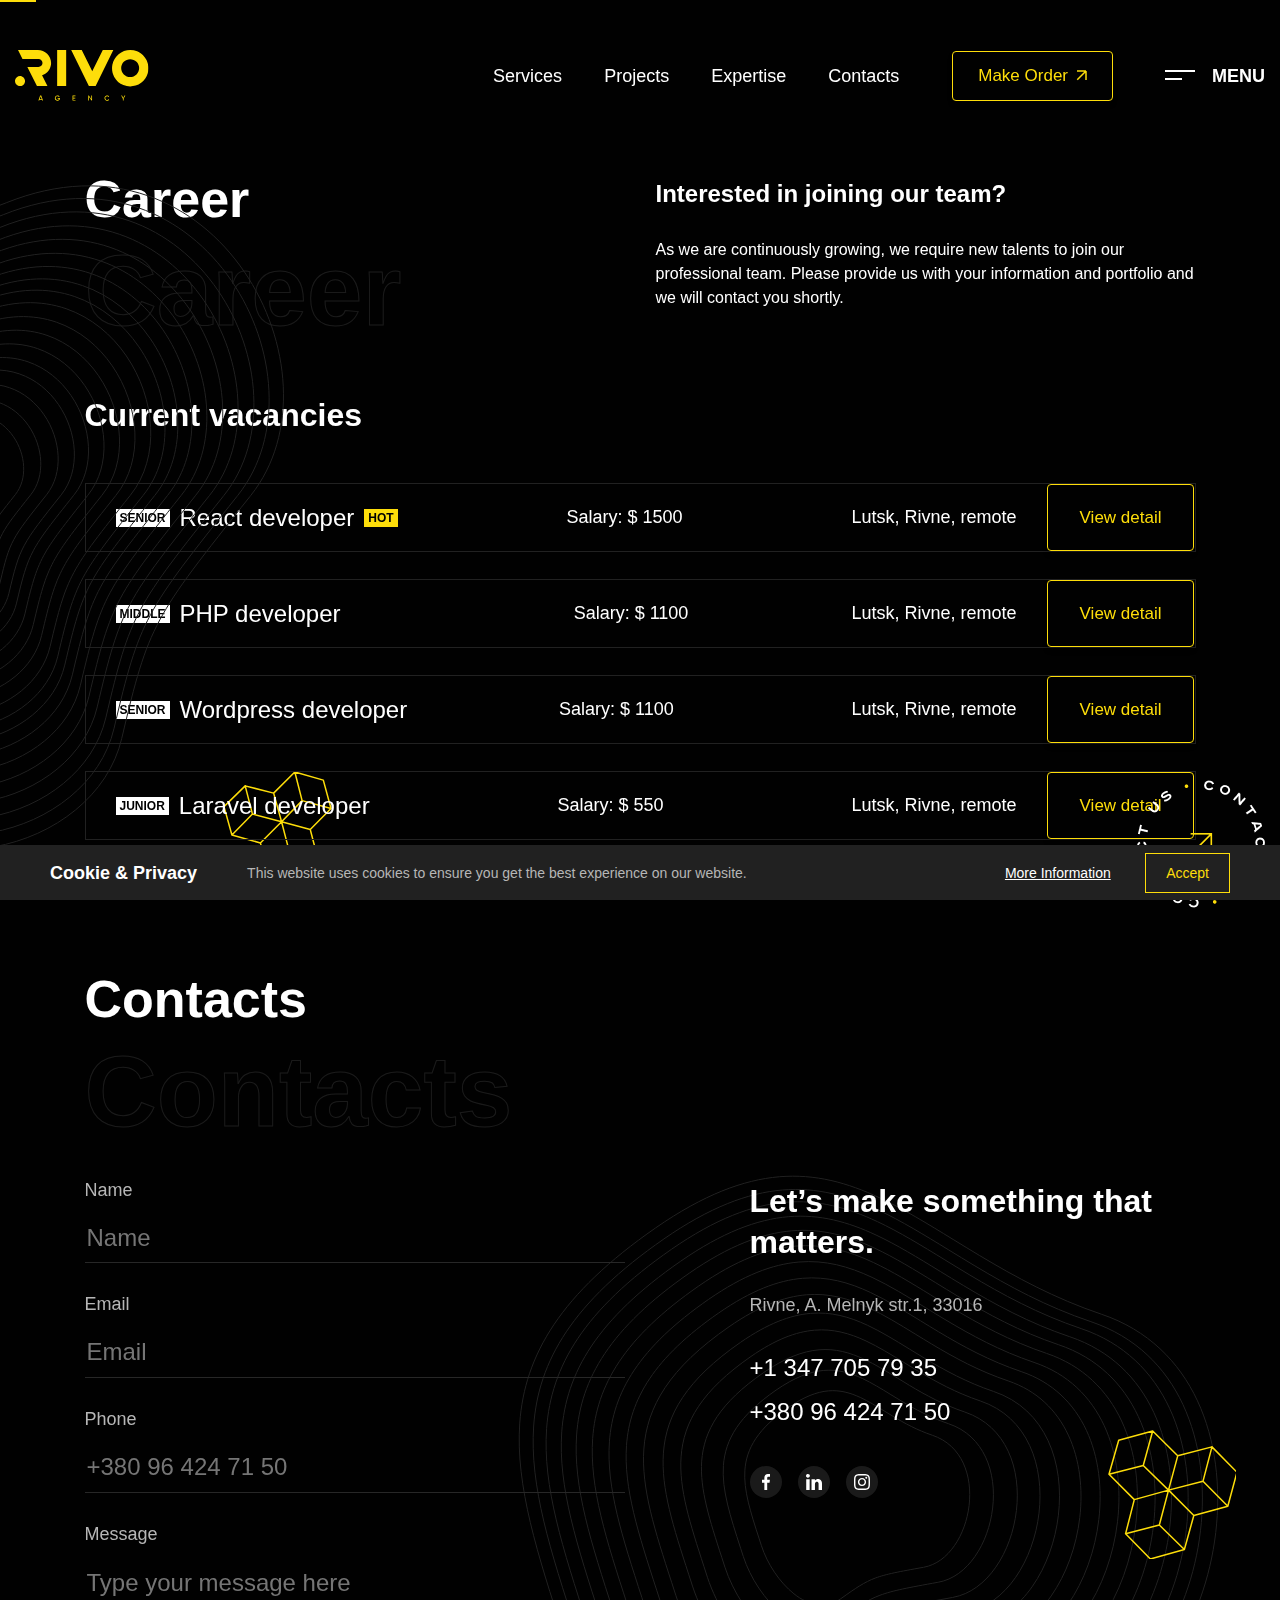
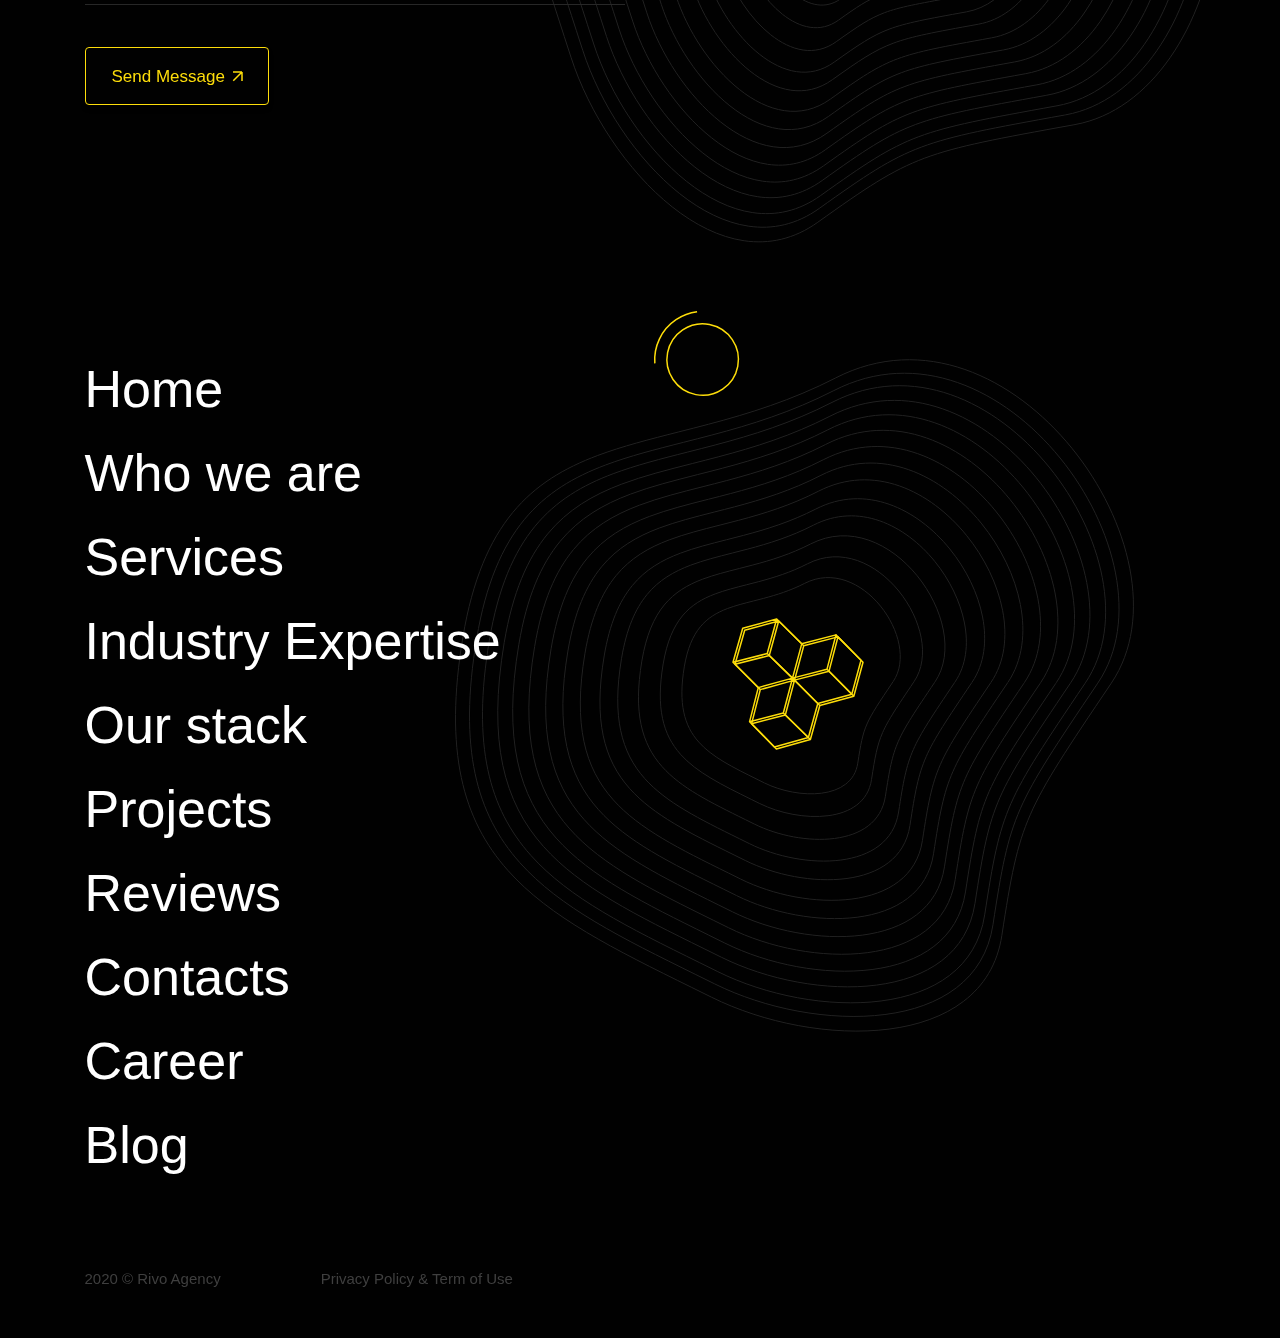
==== commit 0951f348: "Changes were made to pages and a privacy page was added" ====
--- a/career.html
+++ b/career.html
@@ -118,7 +118,7 @@
     
                                 <div class="footer__block-copy burger__block-copy">
                                     <small>2020 © Rivo Agency</small>
-                                    <a href="error.html" class="footer__link-privacy">Privacy Policy & Term of Use</a>
+                                    <a href="privacy.html" class="footer__link-privacy">Privacy Policy & Term of Use</a>
                                 </div>
     
                             </div>
@@ -130,14 +130,14 @@
                                     <a href="tel:+13477057935" class="contacts__phone">+1 347 705 79 35</a>
                                     <a href="tel:+380964247150" class="contacts__phone">+380 96 424 71 50</a>
                                     <div class="contacts__info-social">
-                                        <a href="#" class="contacts__link">
+                                        <a href="https://www.facebook.com/" target="_blank" class="contacts__link">
                                             <svg class="contacts__svg" width="8" height="16" viewBox="0 0 8 16" fill="none"
                                                 xmlns="http://www.w3.org/2000/svg">
                                                 <path
                                                     d="M5.19264 15.9999V8.70155H7.55129L7.90441 5.85726H5.19264V4.04126C5.19264 3.21779 5.41283 2.65655 6.54986 2.65655L8 2.65585V0.111955C7.74909 0.0774178 6.88833 0 5.88691 0C3.79614 0 2.36475 1.32545 2.36475 3.75971V5.85733H0V8.70163H2.36467V16L5.19264 15.9999Z" />
                                             </svg>
                                         </a>
-                                        <a href="#" class="contacts__link">
+                                        <a href="https://www.linkedin.com/" target="_blank" class="contacts__link">
                                             <svg class="contacts__svg" width="16" height="16" viewBox="0 0 16 16"
                                                 fill="none" xmlns="http://www.w3.org/2000/svg">
                                                 <path
@@ -148,14 +148,14 @@
                                                     d="M3.80469 2.36222C3.57196 3.33593 2.61775 3.89581 1.52389 3.70107C0.36022 3.50633 -0.291437 2.31353 0.127485 1.14508C0.406767 0.414792 1.0817 -0.0233788 1.94282 0.000964028C3.24613 -0.0233788 4.10725 1.07205 3.80469 2.36222Z" />
                                             </svg>
                                         </a>
-                                        <a href="#" class="contacts__link">
+                                        <a href="https://www.instagram.com/" target="_blank" class="contacts__link">
                                             <svg class="contacts__svg" width="16" height="16" viewBox="0 0 16 16"
                                                 fill="none" xmlns="http://www.w3.org/2000/svg">
                                                 <path
                                                     d="M5.33397 8C5.33397 6.5273 6.52756 5.33312 8.00032 5.33312C9.47308 5.33312 10.6673 6.5273 10.6673 8C10.6673 9.4727 9.47308 10.6669 8.00032 10.6669C6.52756 10.6669 5.33397 9.4727 5.33397 8ZM3.89225 8C3.89225 10.2688 5.73143 12.1079 8.00032 12.1079C10.2692 12.1079 12.1084 10.2688 12.1084 8C12.1084 5.7312 10.2692 3.8921 8.00032 3.8921C5.73143 3.8921 3.89225 5.7312 3.89225 8ZM11.311 3.72922C11.3109 3.91909 11.3671 4.10471 11.4726 4.26263C11.578 4.42054 11.7279 4.54365 11.9033 4.61638C12.0787 4.68911 12.2717 4.7082 12.4579 4.67123C12.6442 4.63426 12.8153 4.5429 12.9496 4.40869C13.0839 4.27449 13.1754 4.10347 13.2125 3.91726C13.2497 3.73106 13.2307 3.53802 13.1581 3.36258C13.0855 3.18713 12.9625 3.03715 12.8047 2.9316C12.6469 2.82605 12.4613 2.76968 12.2714 2.7696H12.271C12.0165 2.76972 11.7724 2.87085 11.5924 3.05077C11.4124 3.2307 11.3112 3.47471 11.311 3.72922ZM4.76819 14.5118C3.98819 14.4763 3.56424 14.3464 3.2825 14.2366C2.90898 14.0912 2.64247 13.918 2.36227 13.6382C2.08207 13.3584 1.90862 13.0922 1.76385 12.7187C1.65402 12.4371 1.52409 12.013 1.48864 11.233C1.44985 10.3898 1.44211 10.1364 1.44211 8.00006C1.44211 5.86368 1.45049 5.61107 1.48864 4.7671C1.52416 3.98714 1.65504 3.5639 1.76385 3.28147C1.90926 2.90797 2.08245 2.64147 2.36227 2.36128C2.64209 2.08109 2.90834 1.90765 3.2825 1.76288C3.56411 1.65306 3.98819 1.52314 4.76819 1.48768C5.61149 1.4489 5.86481 1.44115 8.00032 1.44115C10.1358 1.44115 10.3894 1.44954 11.2334 1.48768C12.0134 1.5232 12.4367 1.65408 12.7191 1.76288C13.0926 1.90765 13.3591 2.08147 13.6393 2.36128C13.9195 2.64109 14.0923 2.90797 14.2378 3.28147C14.3476 3.56307 14.4775 3.98714 14.513 4.7671C14.5518 5.61107 14.5595 5.86368 14.5595 8.00006C14.5595 10.1364 14.5518 10.3891 14.513 11.233C14.4774 12.013 14.3469 12.4369 14.2378 12.7187C14.0923 13.0922 13.9192 13.3587 13.6393 13.6382C13.3595 13.9178 13.0926 14.0912 12.7191 14.2366C12.4375 14.3464 12.0134 14.4764 11.2334 14.5118C10.3901 14.5506 10.1368 14.5583 8.00032 14.5583C5.86385 14.5583 5.61123 14.5506 4.76819 14.5118ZM4.70195 0.048448C3.85027 0.087232 3.26829 0.222272 2.76005 0.420032C2.23369 0.624256 1.7881 0.89824 1.34284 1.34278C0.897572 1.78733 0.624281 2.2336 0.420049 2.75994C0.222281 3.26848 0.0872355 3.85011 0.0484499 4.70176C0.00902436 5.55475 0 5.82746 0 8C0 10.1725 0.00902436 10.4452 0.0484499 11.2982C0.0872355 12.15 0.222281 12.7315 0.420049 13.2401C0.624281 13.7661 0.897636 14.2129 1.34284 14.6572C1.78804 15.1016 2.23369 15.3752 2.76005 15.58C3.26925 15.7777 3.85027 15.9128 4.70195 15.9516C5.55542 15.9903 5.82769 16 8.00032 16C10.173 16 10.4457 15.991 11.2987 15.9516C12.1504 15.9128 12.732 15.7777 13.2406 15.58C13.7666 15.3752 14.2125 15.1018 14.6578 14.6572C15.1031 14.2127 15.3758 13.7661 15.5806 13.2401C15.7784 12.7315 15.914 12.1499 15.9522 11.2982C15.991 10.4446 16 10.1725 16 8C16 5.82746 15.991 5.55475 15.9522 4.70176C15.9134 3.85005 15.7784 3.26816 15.5806 2.75994C15.3758 2.23392 15.1024 1.78803 14.6578 1.34278C14.2132 0.897536 13.7666 0.624256 13.2412 0.420032C12.732 0.222272 12.1504 0.086592 11.2993 0.048448C10.4463 0.009664 10.1736 0 8.00096 0C5.82833 0 5.55542 0.009024 4.70195 0.048448Z" />
                                             </svg>
                                         </a>
-                                        <a href="#" class="contacts__link">
+                                        <a href="https://twitter.com/" target="_blank" class="contacts__link">
                                             <svg class="contacts__svg" width="20" height="15" viewBox="0 0 20 15"
                                                 fill="none" xmlns="http://www.w3.org/2000/svg">
                                                 <path
@@ -223,7 +223,7 @@
                                 <span class="career__vacancies-salary career__vacancies-salary--php">Salary: $ 1100</span>
                                 <div class="career__item-right">
                                     <span class="career__vacancies-city">Lutsk, Rivne, remote</span>
-                                    <a href="error.html" class="btn btn-reset career__link">View detail</a>
+                                    <a href="vacancie.html" class="btn btn-reset career__link">View detail</a>
                                 </div>
                             </li>
                             <li class="career__item">
@@ -370,18 +370,18 @@
                 </nav>
                 <div class="footer__block-copy">
                     <small>2020 © Rivo Agency</small>
-                    <a href="error.html" class="footer__link-privacy">Privacy Policy & Term of Use</a>
+                    <a href="privacy.html" class="footer__link-privacy">Privacy Policy & Term of Use</a>
                 </div>
             </div>
         </div>
     </footer>
     <div class="cookie_notice">
         <div class="cookie__notice-left">
-            <a href="#" class="cookie__privace">Cookie & Privacy</a>
+            <a href="privacy.html" class="cookie__privace">Cookie & Privacy</a>
             <p class="cookie__info">This website uses cookies to ensure you get the best experience on our website.</p>
         </div>
         <div>
-            <a class="cookie_btn info" href="#politika">More Information</a>
+            <a class="cookie_btn info" href="privacy.html">More Information</a>
             <a class="cookie_btn accept" id="cookie_close" href="#close">Accept</a>
         </div>
     </div>
--- a/css/settings.css
+++ b/css/settings.css
@@ -5,7 +5,7 @@
 body {
     font-family: var(--font-family);
     background-color: #010101;
-    overflow-x: hidden;
+    overflow-y: hidden;
 }
 
 body.menu-closed {
@@ -101,7 +101,15 @@
 }
 
 .container-fluid {
+    margin: 0 auto;
+    padding: 0 var(--container-offset);
     max-width: 1807px;
+}
+
+.container-privacy {
+    margin: 0 auto;
+    padding: 0 var(--container-offset);
+    max-width: 765px;
 }
 
 .js-focus-visible :focus:not(.focus-visible) {
--- a/css/style.css
+++ b/css/style.css
@@ -635,9 +635,9 @@
 .about::after {
     content: '';
     position: absolute;
-    bottom: 80px;
+    bottom: 68px;
     width: 177px;
-    height: 316px;
+    height: 328px;
     background-image: url(../img/about/about-bg-1.svg);
     background-repeat: no-repeat;
 }
@@ -786,7 +786,7 @@
     left: 37px;
     transform: rotate(29deg);
     width: 159px;
-    height: 159px;
+    height: 160px;
     background-image: url(../img/bg-1.svg);
     background-repeat: no-repeat;
 }
@@ -2098,8 +2098,6 @@
     color: var(--white);
 }
 
-.career__content-body {}
-
 .career__vacancies {
     margin: 0;
     margin-bottom: 52px;
@@ -2108,8 +2106,6 @@
     line-height: 100%;
     color: var(--white);
 }
-
-.career__list {}
 
 .career__item {
     display: flex;
@@ -2257,4 +2253,509 @@
 .footer__content-career::after {
     left: -258px;
     top: 280px;
-}+}
+
+/* ========== Vacancie Page ==========*/
+
+.view {
+    position: relative;
+    padding-top: 156px;
+    padding-bottom: 130px;
+}
+
+.view::after {
+    content: '';
+    position: absolute;
+    top: 24px;
+    left: 0;
+    width: 392px;
+    height: 941px;
+    background-image: url(../img/vacancie/vacancie-bg.svg);
+    background-repeat: no-repeat;
+}
+
+.breadcrumbs {
+    display: flex;
+    align-items: center;
+    position: relative;
+    margin-bottom: 44px;
+    font-family: var(--second-family);
+    font-weight: 700;
+    font-size: 18px;
+    line-height: 100%;
+    color: var(--white);
+    transition: color .5s ease-in-out;
+}
+
+.breadcrumbs svg {
+    margin-right: 18px;
+    stroke: var(--white);
+    transition: stroke .5s ease-in-out;
+}
+
+.breadcrumbs:hover {
+    color: var(--yellow);
+    text-decoration: none;
+    cursor: url(../img/cursor.svg), auto;
+}
+
+.breadcrumbs:hover svg {
+    stroke: var(--yellow);
+}
+
+.view__block-title {
+    display: flex;
+    justify-content: space-between;
+    align-items: center;
+    margin-bottom: 50px;
+}
+
+.view__title {
+    position: relative;
+    margin: 0;
+    font-family: var(--second-family);
+    font-weight: 700;
+    font-size: 52px;
+    color: var(--white);
+}
+
+.view__btn {
+    position: relative;
+    padding: 20px 43px 19px 26px;
+}
+
+.view__btn::after {
+    content: '';
+    position: absolute;
+    top: 24px;
+    right: 26px;
+    width: 11px;
+    height: 11px;
+    background-image: url(../img/header/make-arrow.svg);
+    background-repeat: no-repeat;
+}
+
+.view__btn:hover {
+    color: var(--yellow);
+}
+
+.view__content {
+    display: flex;
+    gap: 60px;
+    margin-bottom: 46px;
+}
+
+.view__content-left {
+    max-width: 510px;
+}
+
+.view__content-title {
+    margin: 0;
+    margin-bottom: 32px;
+    font-weight: 600;
+    font-size: 32px;
+    line-height: 100%;
+    color: var(--white);
+}
+
+.view__content-info {
+    display: flex;
+    gap: 30px;
+    margin-bottom: 24px;
+}
+
+.view__content-location {
+    min-width: 255px;
+}
+
+.view__content-location span {
+    font-weight: 600;
+    font-size: 20px;
+    line-height: 150%;
+    color: var(--yellow);
+}
+
+.view__content-subtitle {
+    margin: 0;
+    margin-bottom: 12px;
+    font-weight: 600;
+    font-size: 16px;
+    line-height: 150%;
+    color: var(--white);
+}
+
+.view__content-salary {
+    min-width: 255px;
+}
+
+.view__content-salary span{
+    font-weight: 600;
+    font-size: 20px;
+    line-height: 150%;
+    color: var(--yellow);
+}
+
+.view__content-list {
+    margin: 0;
+    margin-bottom: 24px;
+    padding-left: 16px;
+}
+
+.view__content-item {
+    font-weight: 500;
+    font-size: 14px;
+    line-height: 150%;
+    color: var(--white);
+}
+
+.view__content-list--reset {
+    padding: 0;
+}
+
+.view__content-right {
+    max-width: 510px;
+}
+
+.view__block-gallery {
+    display: flex;
+    align-items: center;
+    gap: 30px;
+}
+
+.view__link {
+    position: absolute;
+    bottom: 368px;
+    right: 72px;
+}
+
+.view__contacts {
+    position: relative;
+    padding-bottom: 190px;
+}
+
+.view__contacts::after {
+    content: '';
+    position: absolute;
+    top: 260px;
+    right: 348px;
+    width: 660px;
+    height: 679px;
+    background-image: url(../img/vacancie/view-bg.svg);
+    background-repeat: no-repeat;
+}
+
+.view__contacts::before {
+    display: none;
+}
+
+.view__block-form {
+    margin-right: 122px;
+    min-width: 445px;
+}
+
+.view__block-form::after {
+    left: -176px;
+    top: -81px;
+}
+
+.file__btn-view {
+    padding: 3px 20px;
+}
+
+.view__block-person {
+    position: relative;
+    top: -70px;
+    display: flex;
+    flex-direction: column;
+    z-index: 100;
+}
+
+.view__block-contacts {
+    padding: 33px 30px 30px 20px;
+    background-color: var(--yellow);
+}
+
+.view__block-top {
+    display: flex;
+    justify-content: space-between;
+    margin-bottom: 25px;
+}
+
+.view__name {
+    margin: 0;
+    margin-bottom: 10px;
+    font-family: var(--second-family);
+    font-weight: 700;
+    font-size: 24px;
+    line-height: 130%;
+    color: #0c0c0c;
+}
+
+.view__pos {
+    font-weight: 500;
+    font-size: 16px;
+    line-height: 100%;
+    color: #0c0c0c;
+}
+
+.view__btn-message {
+    display: flex;
+    justify-content: center;
+    align-items: center;
+    padding: 0 24px;
+    max-height: 56px;
+    font-family: var(--second-family);
+    font-weight: 400;
+    font-size: 17px;
+    line-height: 100%;
+    color: var(--black);
+    border: 1px solid var(--black);
+    transition: color .5s ease-in-out, background .5s ease-in-out;
+}
+
+.view__btn-message:hover {
+    color: var(--yellow);
+    background-color: var(--black);
+    text-decoration: none;
+    cursor: url(../img/cursor.svg), auto;
+}
+
+.view__btn-message svg {
+    margin-right: 12px;
+    fill: #212121;
+    transition: fill .5s ease-in-out;
+}
+
+.view__btn-message:hover svg {
+    fill: var(--yellow);
+}
+
+.view__block-bottom {
+    display: flex;
+    justify-content: space-between;
+    max-width: 453px;
+}
+
+.view__phone {
+    font-weight: 400;
+    font-size: 24px;
+    line-height: 100%;
+    color: #0c0c0c;
+    transition: color .5s ease-in-out;
+}
+
+.view__phone:hover {
+    color: var(--black);
+    text-decoration: none;
+    cursor: url(../img/cursor.svg), auto;
+}
+
+.view__block-social {
+    display: flex;
+    gap: 16px;
+}
+
+.view__block-link {
+    display: flex;
+    flex-direction: column;
+    justify-content: center;
+    align-items: center;
+    width: 32px;
+    height: 32px;
+    border: 1px solid var(--black);
+    border-radius: 100%;
+}
+
+.view__block-link:hover {
+    cursor: url(../img/cursor.svg), auto;
+}
+
+/* ========== Privacy Page ==========*/
+
+.privacy {
+    position: relative;
+    padding-top: 154px;
+    padding-bottom: 125px;
+}
+
+.privacy::after {
+    content: '';
+    position: absolute;
+    top: 601px;
+    right: 0;
+    width: 371px;
+    height: 813px;
+    background-image: url(../img/privacy/privacy-bg-top1.svg);
+    background-repeat: no-repeat;
+}
+
+.privacy__breadcrumbs {
+    margin-bottom: 55px;
+}
+
+.privacy__content {
+    margin-bottom: 72px;
+}
+
+.privacy__content:last-child {
+    margin-bottom: 0;
+}
+
+.privacy__title {
+    margin: 0;
+    margin-bottom: 52px;
+    font-weight: 500;
+    font-size: 52px;
+    line-height: 130%;
+    color: var(--white);
+}
+
+.privacy__title-bottom {
+    margin-bottom: 37px;
+}
+
+.privacy__block-info--top {
+    margin-bottom: 52px;
+}
+
+.privacy__block-info--bottom {
+    margin-bottom: 37px;    
+}
+
+
+.privacy__block-info:last-child {
+    margin-bottom: 0;
+}
+
+.privacy__block-info span {
+    font-weight: 500;
+    font-size: 18px;
+    line-height: 150%;
+    color: var(--white);
+}
+
+.privacy-bg-left {
+    position: relative;
+}
+
+.privacy-bg-left::after {
+    content: '';
+    position: absolute;
+    top: -346px;
+    left: -596px;
+    width: 487px;
+    height: 945px;
+    background-image: url(../img/privacy/privacy-bg-top2.svg);
+    background-repeat: no-repeat;
+}
+
+.privacy-bg-right {
+    position: relative;
+}
+
+.privacy-bg-right::before {
+    content: '';
+    position: absolute;
+    top: -264px;
+    right: -578px;
+    width: 371px;
+    height: 813px;
+    background-image: url(../img/privacy/privacy-bg-top1.svg);
+    background-repeat: no-repeat;
+}
+
+.privacy-bg-left--art2::after {
+    content: '';
+    position: absolute;
+    top: 503px;
+    left: -593px;
+    width: 487px;
+    height: 945px;
+    background-image: url(../img/privacy/privacy-bg-top2.svg);
+    background-repeat: no-repeat;
+}
+
+.privacy-bg-right--art5::before {
+    top: -294px;
+}
+
+.privacy-bg-left--art7::after {
+    top: 11px;
+}
+
+.privacy__text {
+    margin: 0;
+    max-width: 715px;
+    font-weight: 500;
+    font-size: 18px;
+    line-height: 150%;
+    color: var(--white);
+}
+
+.privacy__subtitle {
+    margin: 0;
+    margin-bottom: 24px;
+    font-weight: 500;
+    font-size: 24px;
+    line-height: 100%;
+    color: var(--white);
+}
+
+.privacy__subtitle-bottom {
+    margin-bottom: 32px;
+}
+
+.privacy__descr {
+    margin: 0;
+    margin-bottom: 34px;
+    font-weight: 500;
+    font-size: 18px;
+    line-height: 150%;
+    color: var(--white);
+}
+
+.privacy__list {
+    margin: 0;
+    margin-bottom: 33px;
+    padding: 0;
+    list-style: inside;
+}
+
+.privacy__list-sub {
+    margin-top: 18px;
+    padding-left: 25px;
+}
+
+.privacy__item {
+    margin-bottom: 18px;
+    font-weight: 500;
+    font-size: 18px;
+    line-height: 150%;
+    color: var(--yellow);
+}
+
+.privacy__item-sub {
+    margin-bottom: 18px;
+}
+
+.privacy__item-sub:last-child {
+    margin-bottom: 0;
+}
+
+.privacy__item:last-child {
+    margin-bottom: 0;
+}
+
+.privacy__item a {
+    color: var(--yellow);
+}
+
+.privacy__item:hover a {
+    color: var(--yellow);
+    cursor: url(../img/cursor.svg), auto;
+    text-decoration: none;
+}
+
+.privacy__item span {
+    color: var(--white);
+}
